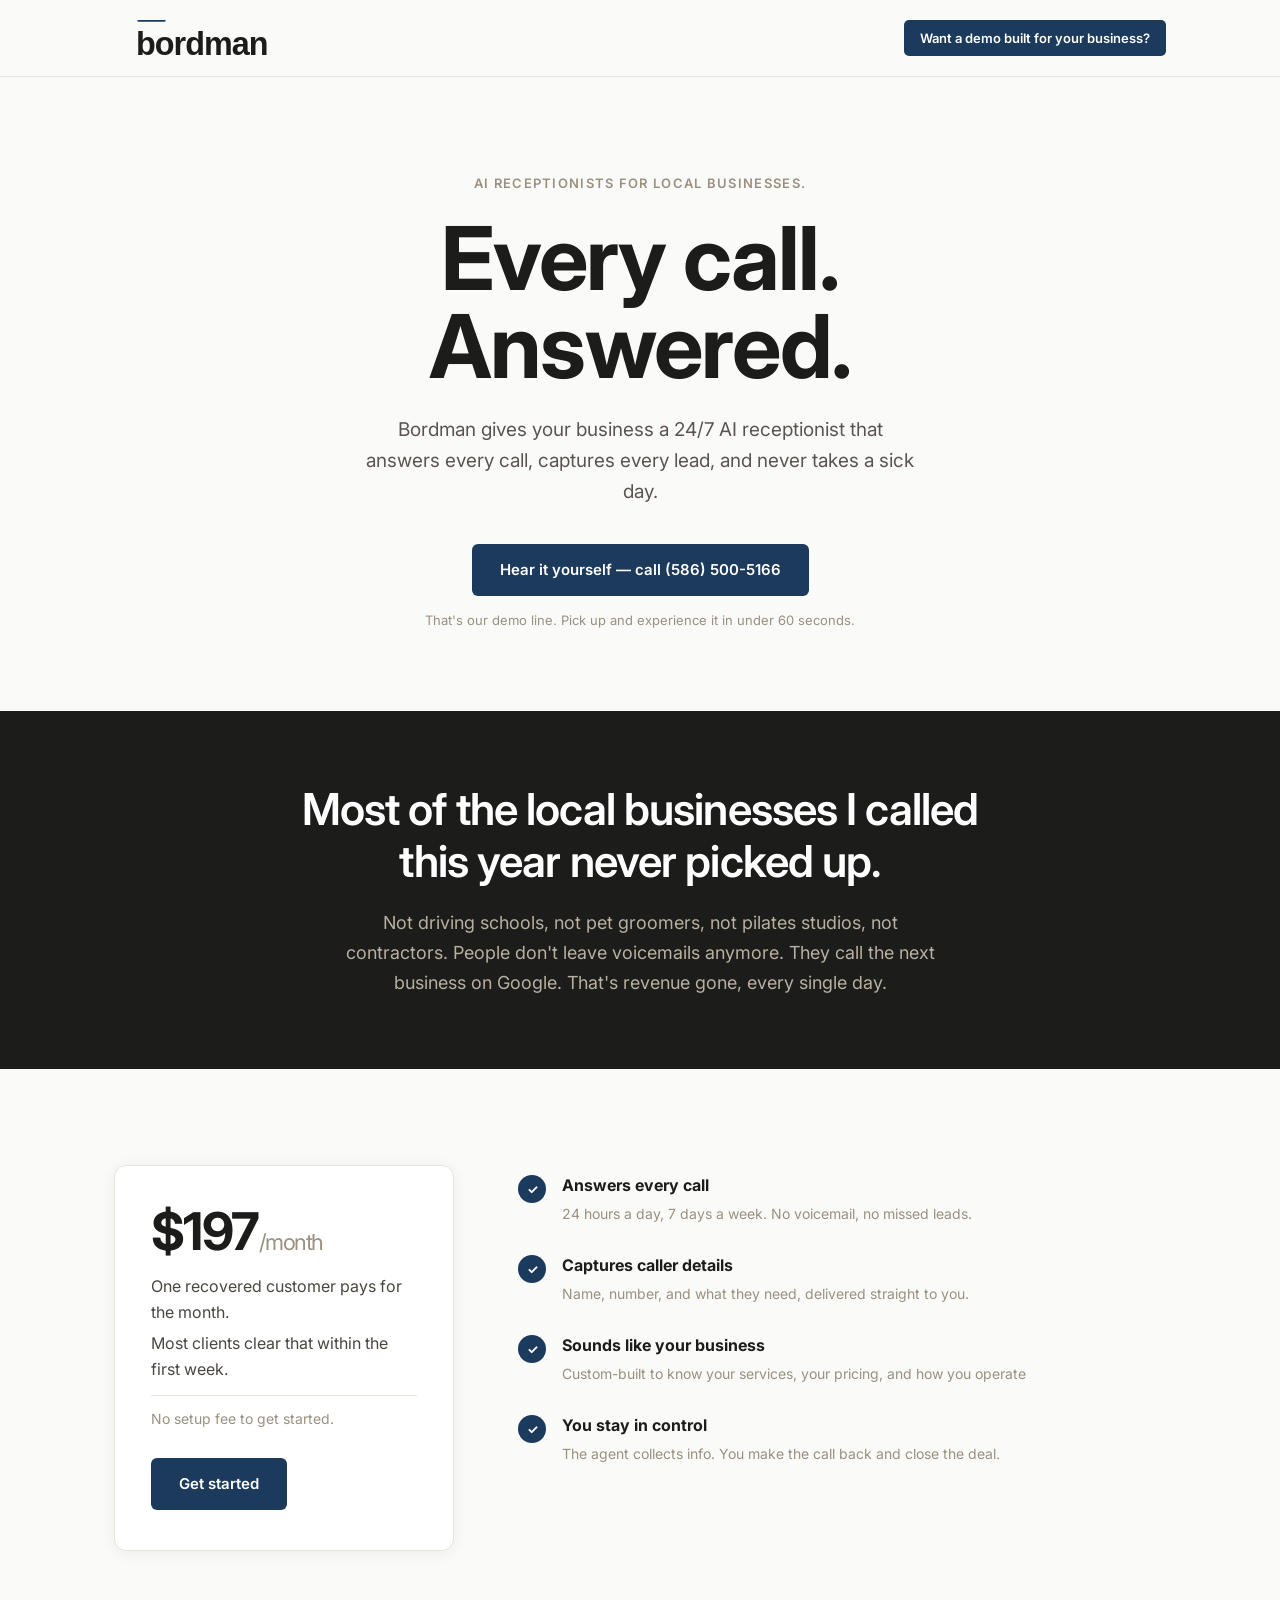
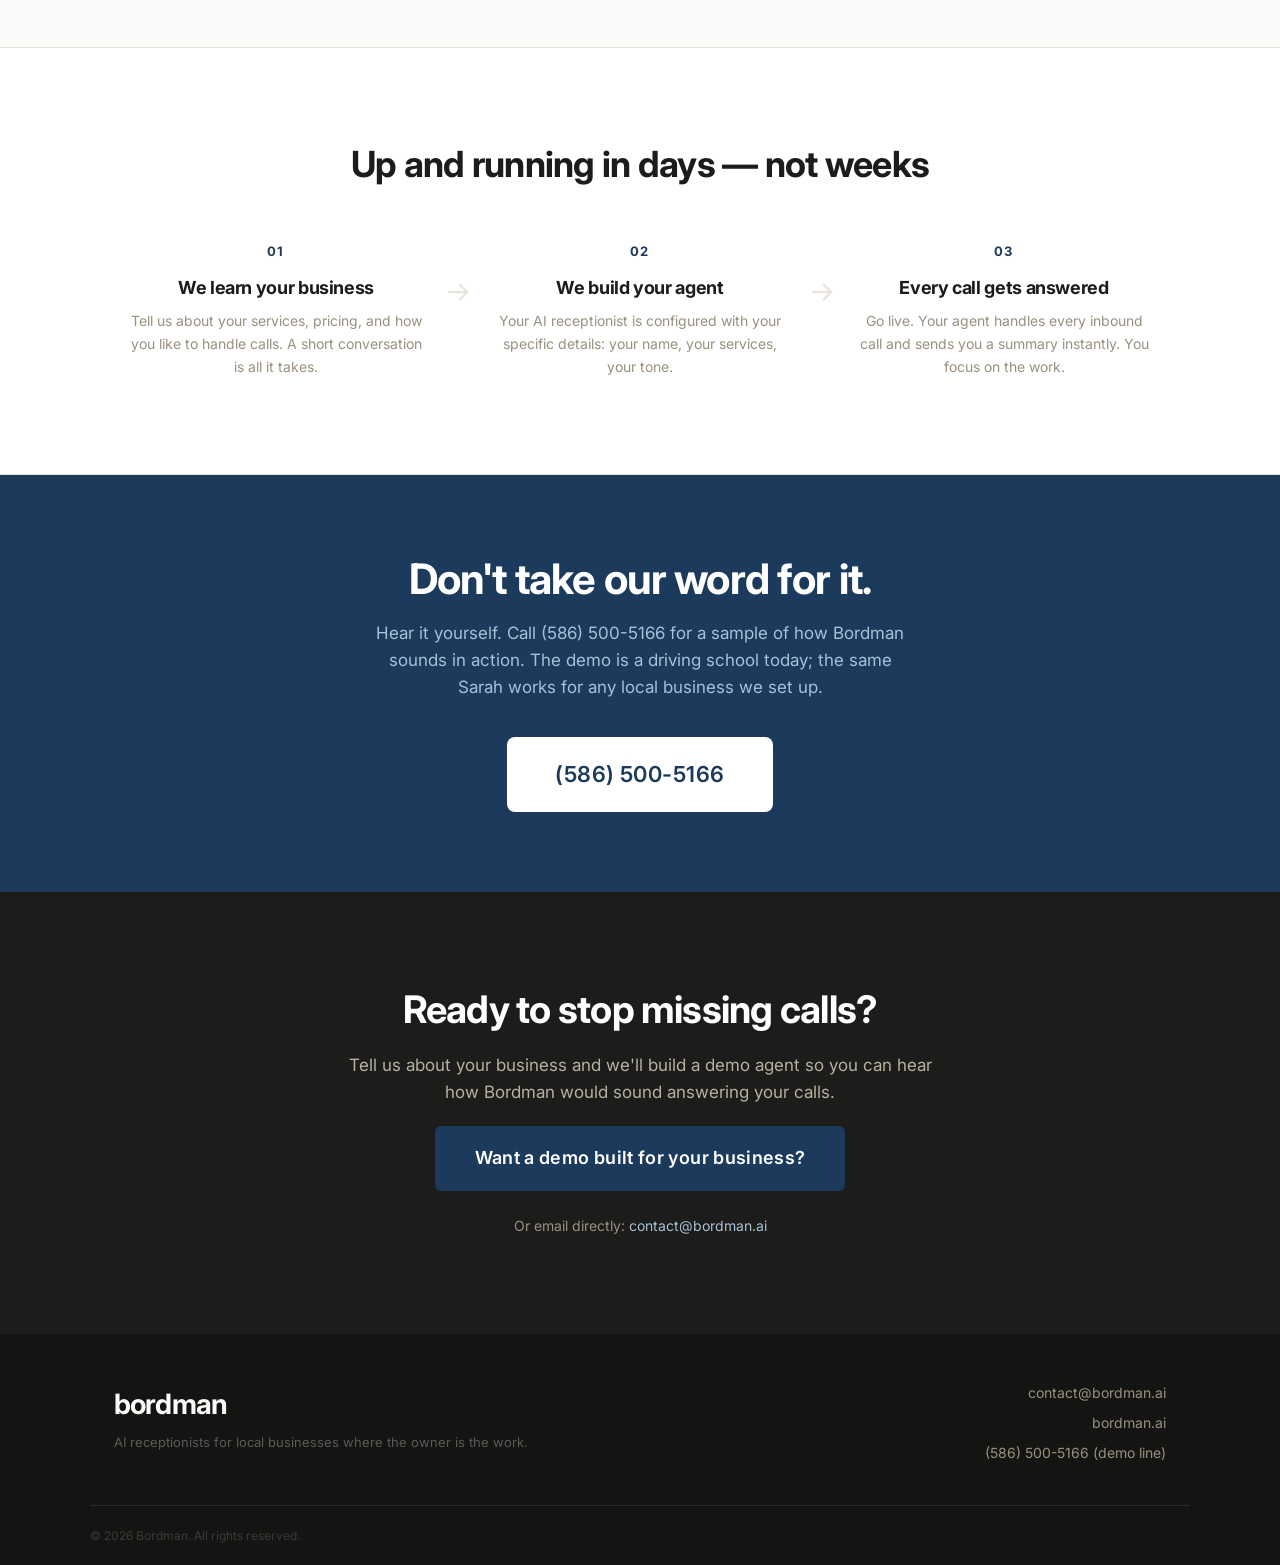
==== index.html @ ae0199be "Industry-agnostic rewrite, simplified pricing, updated contact CTAs Co-Authored-By: Claude Sonnet 4." ====
<!DOCTYPE html>
<html lang="en">
<head>
  <meta charset="UTF-8" />
  <meta name="viewport" content="width=device-width, initial-scale=1.0" />
  <title>Bordman — AI receptionists for local businesses</title>
  <meta name="description" content="Custom AI voice receptionists for local businesses in Metro Detroit. Built for owners who are doing the work and can't answer the phone." />
  <link rel="preconnect" href="https://fonts.googleapis.com" />
  <link rel="preconnect" href="https://fonts.gstatic.com" crossorigin />
  <link href="https://fonts.googleapis.com/css2?family=Inter:wght@300;400;500;600;700&display=swap" rel="stylesheet" />
  <link rel="stylesheet" href="styles.css" />
</head>
<body>

  <!-- NAV -->
  <nav class="nav">
    <div class="container nav-inner">
      <a href="/" class="logo-link"><img src="logo-light.svg" alt="Bordman" class="logo-img" /></a>
      <a href="mailto:contact@bordman.ai?subject=Bordman%20demo%20request&body=Hi%20Alex%2C%0A%0AI%27d%20like%20to%20see%20a%20Bordman%20demo%20built%20for%20my%20business.%0A%0ABusiness%20name%3A%20%0AIndustry%20%2F%20type%20of%20business%3A%20%0APhone%20number%3A%20%0ABest%20way%20to%20reach%20me%3A%20%0A%0AThanks%21" class="btn btn-primary">Want a demo built for your business?</a>
    </div>
  </nav>

  <!-- HERO -->
  <section class="hero">
    <div class="container hero-inner">
      <p class="eyebrow">AI receptionists for local businesses.</p>
      <h1 class="hero-headline">Every call.<br />Answered.</h1>
      <p class="hero-sub">Bordman gives your business a 24/7 AI receptionist that answers every call, captures every lead, and never takes a sick day.</p>
      <a href="tel:5865005166" class="btn btn-primary">Hear it yourself — call (586) 500-5166</a>
      <p class="hero-note">That's our demo line. Pick up and experience it in under 60 seconds.</p>
    </div>
  </section>

  <!-- PROBLEM -->
  <section class="problem">
    <div class="container">
      <div class="problem-anecdote">
        <p class="anecdote-lead">Most of the local businesses I called this year never picked up.</p>
        <p class="anecdote-body">Not driving schools, not pet groomers, not pilates studios, not contractors. People don't leave voicemails anymore. They call the next business on Google. That's revenue gone, every single day.</p>
      </div>
    </div>
  </section>

  <!-- ROI -->
  <section class="roi">
    <div class="container roi-inner">
      <div class="roi-card">
        <div class="roi-price">$197<span>/month</span></div>
        <p class="roi-line">One recovered customer pays for the month.</p>
        <p class="roi-line">Most clients clear that within the first week.</p>
        <p class="roi-sub">No setup fee to get started.</p>
        <a href="#contact" class="btn btn-navy">Get started</a>
      </div>
      <div class="roi-features">
        <div class="feature">
          <div class="feature-icon">✓</div>
          <div>
            <strong>Answers every call</strong>
            <p>24 hours a day, 7 days a week. No voicemail, no missed leads.</p>
          </div>
        </div>
        <div class="feature">
          <div class="feature-icon">✓</div>
          <div>
            <strong>Captures caller details</strong>
            <p>Name, number, and what they need, delivered straight to you.</p>
          </div>
        </div>
        <div class="feature">
          <div class="feature-icon">✓</div>
          <div>
            <strong>Sounds like your business</strong>
            <p>Custom-built to know your services, your pricing, and how you operate</p>
          </div>
        </div>
        <div class="feature">
          <div class="feature-icon">✓</div>
          <div>
            <strong>You stay in control</strong>
            <p>The agent collects info. You make the call back and close the deal.</p>
          </div>
        </div>
      </div>
    </div>
  </section>

  <!-- HOW IT WORKS -->
  <section class="how">
    <div class="container">
      <h2 class="section-title">Up and running in days — not weeks</h2>
      <div class="steps">
        <div class="step">
          <div class="step-num">01</div>
          <h3>We learn your business</h3>
          <p>Tell us about your services, pricing, and how you like to handle calls. A short conversation is all it takes.</p>
        </div>
        <div class="step-divider"></div>
        <div class="step">
          <div class="step-num">02</div>
          <h3>We build your agent</h3>
          <p>Your AI receptionist is configured with your specific details: your name, your services, your tone.</p>
        </div>
        <div class="step-divider"></div>
        <div class="step">
          <div class="step-num">03</div>
          <h3>Every call gets answered</h3>
          <p>Go live. Your agent handles every inbound call and sends you a summary instantly. You focus on the work.</p>
        </div>
      </div>
    </div>
  </section>

  <!-- DEMO CTA -->
  <section class="demo-cta">
    <div class="container demo-cta-inner">
      <h2>Don't take our word for it.</h2>
      <p>Hear it yourself. Call (586) 500-5166 for a sample of how Bordman sounds in action. The demo is a driving school today; the same Sarah works for any local business we set up.</p>
      <a href="tel:5865005166" class="btn btn-primary btn-large">(586) 500-5166</a>
    </div>
  </section>

  <!-- CONTACT -->
  <section class="contact" id="contact">
    <div class="container contact-inner-simple">
      <h2>Ready to stop missing calls?</h2>
      <p class="contact-lede">Tell us about your business and we'll build a demo agent so you can hear how Bordman would sound answering your calls.</p>
      <a href="mailto:contact@bordman.ai?subject=Bordman%20demo%20request&body=Hi%20Alex%2C%0A%0AI%27d%20like%20to%20see%20a%20Bordman%20demo%20built%20for%20my%20business.%0A%0ABusiness%20name%3A%20%0AIndustry%20%2F%20type%20of%20business%3A%20%0APhone%20number%3A%20%0ABest%20way%20to%20reach%20me%3A%20%0A%0AThanks%21" class="btn btn-primary btn-large">Want a demo built for your business?</a>
      <p class="contact-email">Or email directly: <a href="mailto:contact@bordman.ai">contact@bordman.ai</a></p>
    </div>
  </section>

  <!-- FOOTER -->
  <footer class="footer">
    <div class="container footer-inner">
      <div class="footer-brand">
        <span class="footer-wordmark">bordman</span>
        <p>AI receptionists for local businesses where the owner is the work.</p>
      </div>
      <div class="footer-links">
        <a href="mailto:contact@bordman.ai">contact@bordman.ai</a>
        <a href="https://bordman.ai">bordman.ai</a>
        <a href="tel:5865005166">(586) 500-5166 (demo line)</a>
      </div>
    </div>
    <div class="container footer-bottom">
      <p>© 2026 Bordman. All rights reserved.</p>
    </div>
  </footer>

</body>
</html>
---- styles.css ----
/* ── Reset & Base ── */
*, *::before, *::after { box-sizing: border-box; margin: 0; padding: 0; }

:root {
  --bg:       #FAFAF8;
  --navy:     #1B3A5C;
  --dark:     #1C1C1A;
  --muted:    #9A9080;
  --border:   #E8E4DC;
  --white:    #ffffff;
  --font:     'Inter', system-ui, sans-serif;
}

html { scroll-behavior: smooth; }

body {
  font-family: var(--font);
  background: var(--bg);
  color: var(--dark);
  font-size: 16px;
  line-height: 1.6;
  -webkit-font-smoothing: antialiased;
}

/* ── Layout ── */
.container {
  max-width: 1100px;
  margin: 0 auto;
  padding: 0 24px;
}

/* ── Typography ── */
h1, h2, h3 { line-height: 1.15; font-weight: 700; letter-spacing: -0.02em; }
p { color: #4A4640; }

/* ── Buttons ── */
.btn {
  display: inline-block;
  padding: 14px 28px;
  border-radius: 6px;
  font-weight: 600;
  font-size: 15px;
  text-decoration: none;
  transition: opacity 0.15s, transform 0.15s;
  cursor: pointer;
  border: none;
}
.btn:hover { opacity: 0.88; transform: translateY(-1px); }
.btn:active { transform: translateY(0); }

.btn-primary {
  background: var(--navy);
  color: var(--white);
}
.btn-navy {
  background: var(--navy);
  color: var(--white);
}
.btn-large {
  padding: 18px 40px;
  font-size: 18px;
  letter-spacing: 0.02em;
}
.btn-full { width: 100%; text-align: center; }

/* ── Nav ── */
.nav {
  position: sticky;
  top: 0;
  z-index: 100;
  background: var(--bg);
  border-bottom: 1px solid var(--border);
  padding: 16px 0;
}
.nav-inner {
  display: flex;
  align-items: center;
  justify-content: space-between;
}
.logo {
  font-size: 20px;
  font-weight: 700;
  color: var(--dark);
  text-decoration: none;
  letter-spacing: -0.03em;
}
.logo-link {
  text-decoration: none;
  display: flex;
  align-items: center;
}
.logo-img {
  height: 44px;
  width: auto;
  display: block;
}
.footer-logo {
  height: 36px;
}
.nav-cta {
  font-size: 14px;
  font-weight: 600;
  color: var(--navy);
  text-decoration: none;
  border: 1.5px solid var(--navy);
  padding: 8px 16px;
  border-radius: 5px;
  transition: background 0.15s, color 0.15s;
}
.nav-cta:hover { background: var(--navy); color: var(--white); }

/* Nav-scoped primary button (mailto demo CTA in top-right) */
.nav-inner .btn-primary {
  font-size: 13px;
  padding: 8px 16px;
  border-radius: 5px;
}

/* ── Hero ── */
.hero {
  padding: 96px 0 80px;
  text-align: center;
}
.hero-inner { max-width: 740px; margin: 0 auto; }
.eyebrow {
  font-size: 13px;
  font-weight: 600;
  letter-spacing: 0.1em;
  text-transform: uppercase;
  color: var(--muted);
  margin-bottom: 20px;
}
.hero-headline {
  font-size: clamp(52px, 8vw, 88px);
  color: var(--dark);
  margin-bottom: 24px;
  line-height: 1.0;
}
.hero-sub {
  font-size: 19px;
  color: #5A5450;
  max-width: 560px;
  margin: 0 auto 36px;
  line-height: 1.65;
}
.hero-note {
  margin-top: 14px;
  font-size: 13px;
  color: var(--muted);
}

/* ── Problem ── */
.problem {
  background: var(--dark);
  color: var(--white);
  padding: 72px 0;
  text-align: center;
}
.problem-anecdote {
  max-width: 720px;
  margin: 0 auto;
  display: flex;
  flex-direction: column;
  gap: 20px;
  text-align: center;
}
.anecdote-lead {
  font-size: clamp(28px, 4.2vw, 44px);
  font-weight: 600;
  color: var(--white);
  letter-spacing: -0.02em;
  line-height: 1.2;
}
.anecdote-body {
  font-size: 18px;
  color: #B8B0A0;
  line-height: 1.65;
  max-width: 620px;
  margin: 0 auto;
}

/* ── ROI ── */
.roi { padding: 96px 0; }
.roi-inner {
  display: grid;
  grid-template-columns: 340px 1fr;
  gap: 64px;
  align-items: start;
}
.roi-card {
  background: var(--white);
  border: 1px solid var(--border);
  border-radius: 12px;
  padding: 40px 36px;
  box-shadow: 0 2px 16px rgba(0,0,0,0.06);
}
.roi-price {
  font-size: 52px;
  font-weight: 700;
  color: var(--dark);
  letter-spacing: -0.03em;
  line-height: 1;
  margin-bottom: 16px;
}
.roi-price span {
  font-size: 22px;
  font-weight: 400;
  color: var(--muted);
}
.roi-line {
  font-size: 16px;
  color: #4A4640;
  margin-bottom: 6px;
}
.roi-sub {
  font-size: 14px;
  color: var(--muted);
  margin-top: 12px;
  margin-bottom: 28px;
  padding-top: 12px;
  border-top: 1px solid var(--border);
}
.roi-features { display: flex; flex-direction: column; gap: 28px; padding-top: 8px; }
.feature { display: flex; gap: 16px; align-items: flex-start; }
.feature-icon {
  width: 28px;
  height: 28px;
  background: var(--navy);
  color: white;
  border-radius: 50%;
  display: flex;
  align-items: center;
  justify-content: center;
  font-size: 13px;
  font-weight: 700;
  flex-shrink: 0;
  margin-top: 2px;
}
.feature strong { display: block; color: var(--dark); font-size: 16px; margin-bottom: 4px; }
.feature p { font-size: 14px; color: var(--muted); margin: 0; }

/* ── How It Works ── */
.how {
  background: var(--white);
  padding: 96px 0;
  border-top: 1px solid var(--border);
  border-bottom: 1px solid var(--border);
}
.section-title {
  font-size: clamp(24px, 3.5vw, 36px);
  color: var(--dark);
  margin-bottom: 56px;
  text-align: center;
}
.steps {
  display: grid;
  grid-template-columns: 1fr 40px 1fr 40px 1fr;
  gap: 0;
  align-items: start;
}
.step { text-align: center; padding: 0 16px; }
.step-num {
  font-size: 13px;
  font-weight: 700;
  letter-spacing: 0.08em;
  color: var(--navy);
  margin-bottom: 16px;
}
.step h3 { font-size: 18px; color: var(--dark); margin-bottom: 10px; }
.step p { font-size: 14px; color: var(--muted); line-height: 1.65; }
.step-divider {
  display: flex;
  align-items: center;
  justify-content: center;
  padding-top: 28px;
  color: var(--border);
  font-size: 24px;
}
.step-divider::after { content: '→'; color: var(--border); font-size: 28px; }

/* ── Demo CTA ── */
.demo-cta {
  background: var(--navy);
  padding: 80px 0;
  text-align: center;
}
.demo-cta-inner { max-width: 600px; margin: 0 auto; }
.demo-cta h2 {
  font-size: clamp(28px, 4vw, 42px);
  color: var(--white);
  margin-bottom: 16px;
}
.demo-cta p { font-size: 17px; color: #A8C0D8; margin-bottom: 36px; }
.demo-cta .btn-primary {
  background: var(--white);
  color: var(--navy);
  font-size: 22px;
  padding: 20px 48px;
  border-radius: 8px;
  letter-spacing: 0.02em;
}
.demo-cta .btn-primary:hover { opacity: 0.95; }

/* ── Industries ── */
.industries { padding: 96px 0; }
.industry-grid {
  display: grid;
  grid-template-columns: repeat(3, 1fr);
  gap: 24px;
}
.industry-card {
  background: var(--white);
  border: 1px solid var(--border);
  border-radius: 10px;
  padding: 32px 28px;
}
.industry-icon { font-size: 32px; margin-bottom: 16px; }
.industry-card h3 { font-size: 18px; color: var(--dark); margin-bottom: 10px; }
.industry-card p { font-size: 14px; color: var(--muted); line-height: 1.65; }

/* ── Contact ── */
.contact {
  background: var(--dark);
  padding: 96px 0;
}
.contact-inner {
  display: grid;
  grid-template-columns: 1fr 1.4fr;
  gap: 72px;
  align-items: start;
}
.contact-text h2 {
  font-size: clamp(26px, 3.5vw, 38px);
  color: var(--white);
  margin-bottom: 16px;
}
.contact-text > p { font-size: 16px; color: #9A9080; margin-bottom: 32px; }
.contact-direct p { font-size: 13px; color: #9A9080; margin-bottom: 8px; text-transform: uppercase; letter-spacing: 0.08em; }
.contact-direct a {
  display: block;
  font-size: 16px;
  color: #A8C0D8;
  text-decoration: none;
  margin-bottom: 6px;
  transition: color 0.15s;
}
.contact-direct a:hover { color: var(--white); }

/* Form */
.contact-form { display: flex; flex-direction: column; gap: 16px; }
.form-row { display: grid; grid-template-columns: 1fr 1fr; gap: 16px; }
.form-group { display: flex; flex-direction: column; gap: 6px; }
label { font-size: 13px; font-weight: 500; color: #9A9080; }
input, textarea {
  background: #2A2A28;
  border: 1px solid #3A3A38;
  border-radius: 6px;
  padding: 12px 14px;
  color: var(--white);
  font-family: var(--font);
  font-size: 15px;
  outline: none;
  transition: border-color 0.15s;
  width: 100%;
}
input::placeholder, textarea::placeholder { color: #5A5A58; }
input:focus, textarea:focus { border-color: var(--navy); }
textarea { resize: vertical; }
.contact-form .btn-navy { margin-top: 4px; padding: 15px; font-size: 15px; }

/* Simple contact (form removed; single CTA) */
.contact-inner-simple {
  max-width: 640px;
  margin: 0 auto;
  text-align: center;
  display: flex;
  flex-direction: column;
  align-items: center;
  gap: 20px;
}
.contact-inner-simple h2 {
  font-size: clamp(26px, 3.5vw, 38px);
  color: var(--white);
  margin: 0;
}
.contact-lede {
  font-size: 17px;
  color: #B8B0A0;
  line-height: 1.6;
  margin: 0;
}
.contact-email {
  font-size: 14px;
  color: #9A9080;
  margin-top: 4px;
}
.contact-email a {
  color: #A8C0D8;
  text-decoration: none;
}
.contact-email a:hover { color: var(--white); }

/* ── Footer ── */
.footer {
  background: #141412;
  padding: 48px 0 0;
}
.footer-inner {
  display: flex;
  justify-content: space-between;
  align-items: flex-start;
  padding-bottom: 40px;
  border-bottom: 1px solid #2A2A28;
  gap: 40px;
}
.footer-brand .logo { color: var(--white); }
.footer-wordmark { display: block; font-size: 28px; font-weight: 700; letter-spacing: -0.03em; color: #FAFAF8; }
.footer-brand p { font-size: 13px; color: #5A5A58; margin-top: 6px; }
.footer-links {
  display: flex;
  flex-direction: column;
  gap: 8px;
  align-items: flex-end;
}
.footer-links a {
  font-size: 14px;
  color: #9A9080;
  text-decoration: none;
  transition: color 0.15s;
}
.footer-links a:hover { color: var(--white); }
.footer-bottom {
  padding: 20px 0;
}
.footer-bottom p { font-size: 12px; color: #3A3A38; }

/* ── Responsive ── */
@media (max-width: 900px) {
  .roi-inner { grid-template-columns: 1fr; gap: 40px; }
  .roi-card { max-width: 400px; }
  .steps {
    grid-template-columns: 1fr;
    gap: 36px;
  }
  .step-divider { display: none; }
  .industry-grid { grid-template-columns: 1fr; gap: 16px; }
  .contact-inner { grid-template-columns: 1fr; gap: 40px; }
  .footer-inner { flex-direction: column; }
  .footer-links { align-items: flex-start; }
}

@media (max-width: 600px) {
  .hero { padding: 64px 0 56px; }
  .form-row { grid-template-columns: 1fr; }
  .nav-cta { display: none; }
  .nav-inner .btn-primary { display: none; }
  .demo-cta .btn-primary { font-size: 18px; padding: 16px 32px; }
}
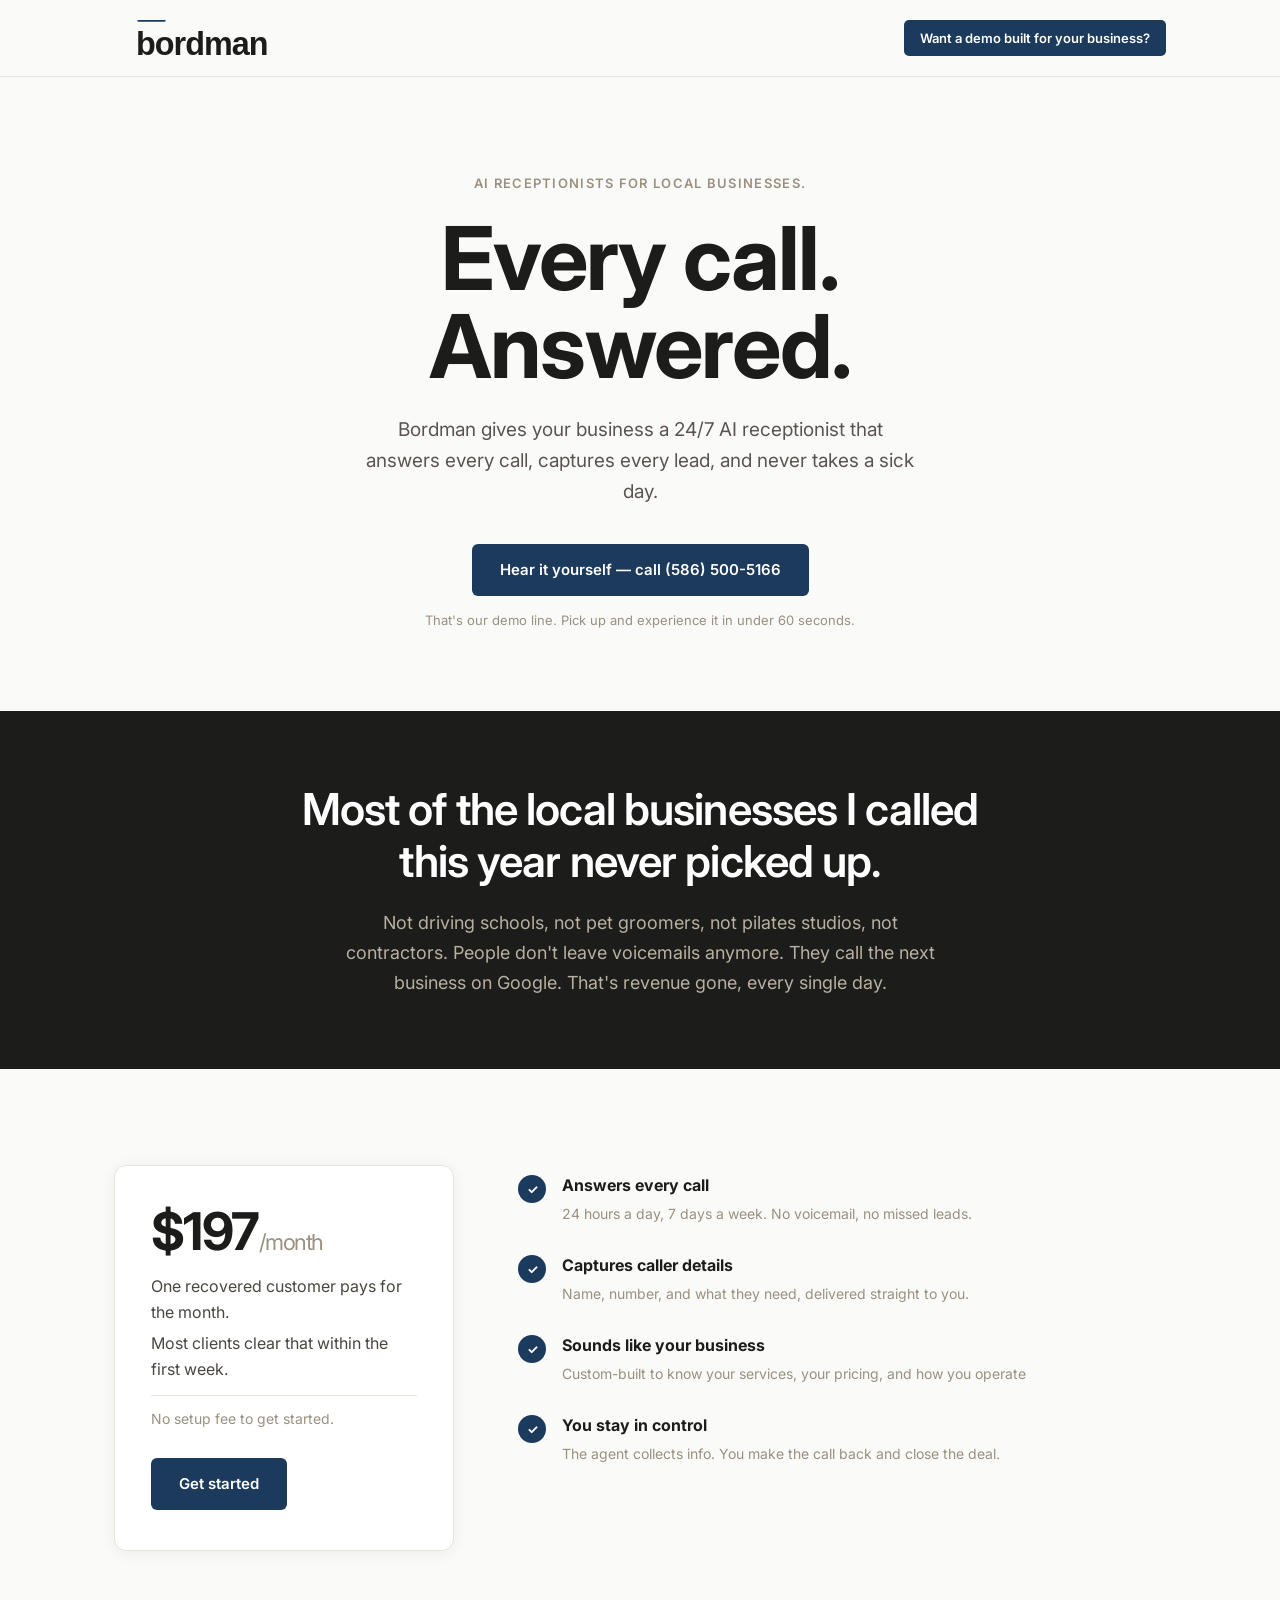
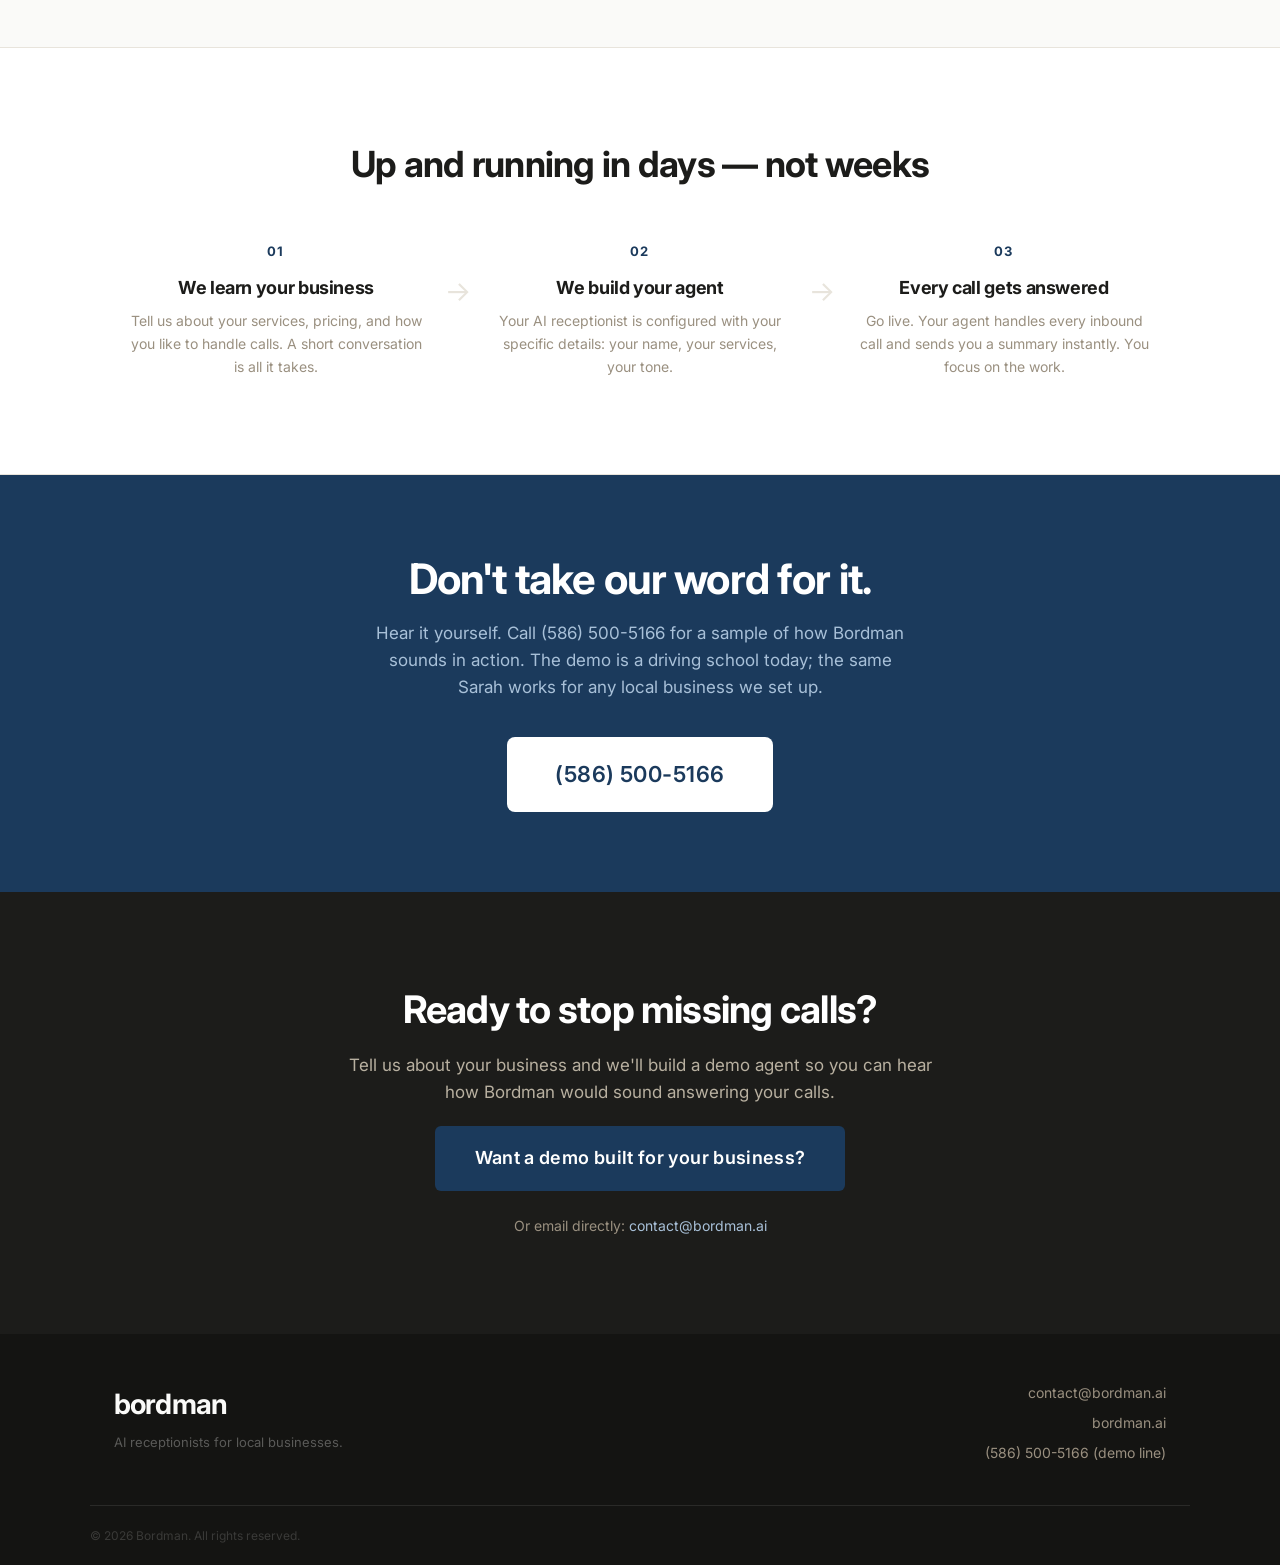
==== commit b50b29b1: "Match footer tagline to hero eyebrow Co-Authored-By: Claude Sonnet 4.6 <noreply@anthropic.com>" ====
--- a/index.html
+++ b/index.html
@@ -134,7 +134,7 @@
     <div class="container footer-inner">
       <div class="footer-brand">
         <span class="footer-wordmark">bordman</span>
-        <p>AI receptionists for local businesses where the owner is the work.</p>
+        <p>AI receptionists for local businesses.</p>
       </div>
       <div class="footer-links">
         <a href="mailto:contact@bordman.ai">contact@bordman.ai</a>
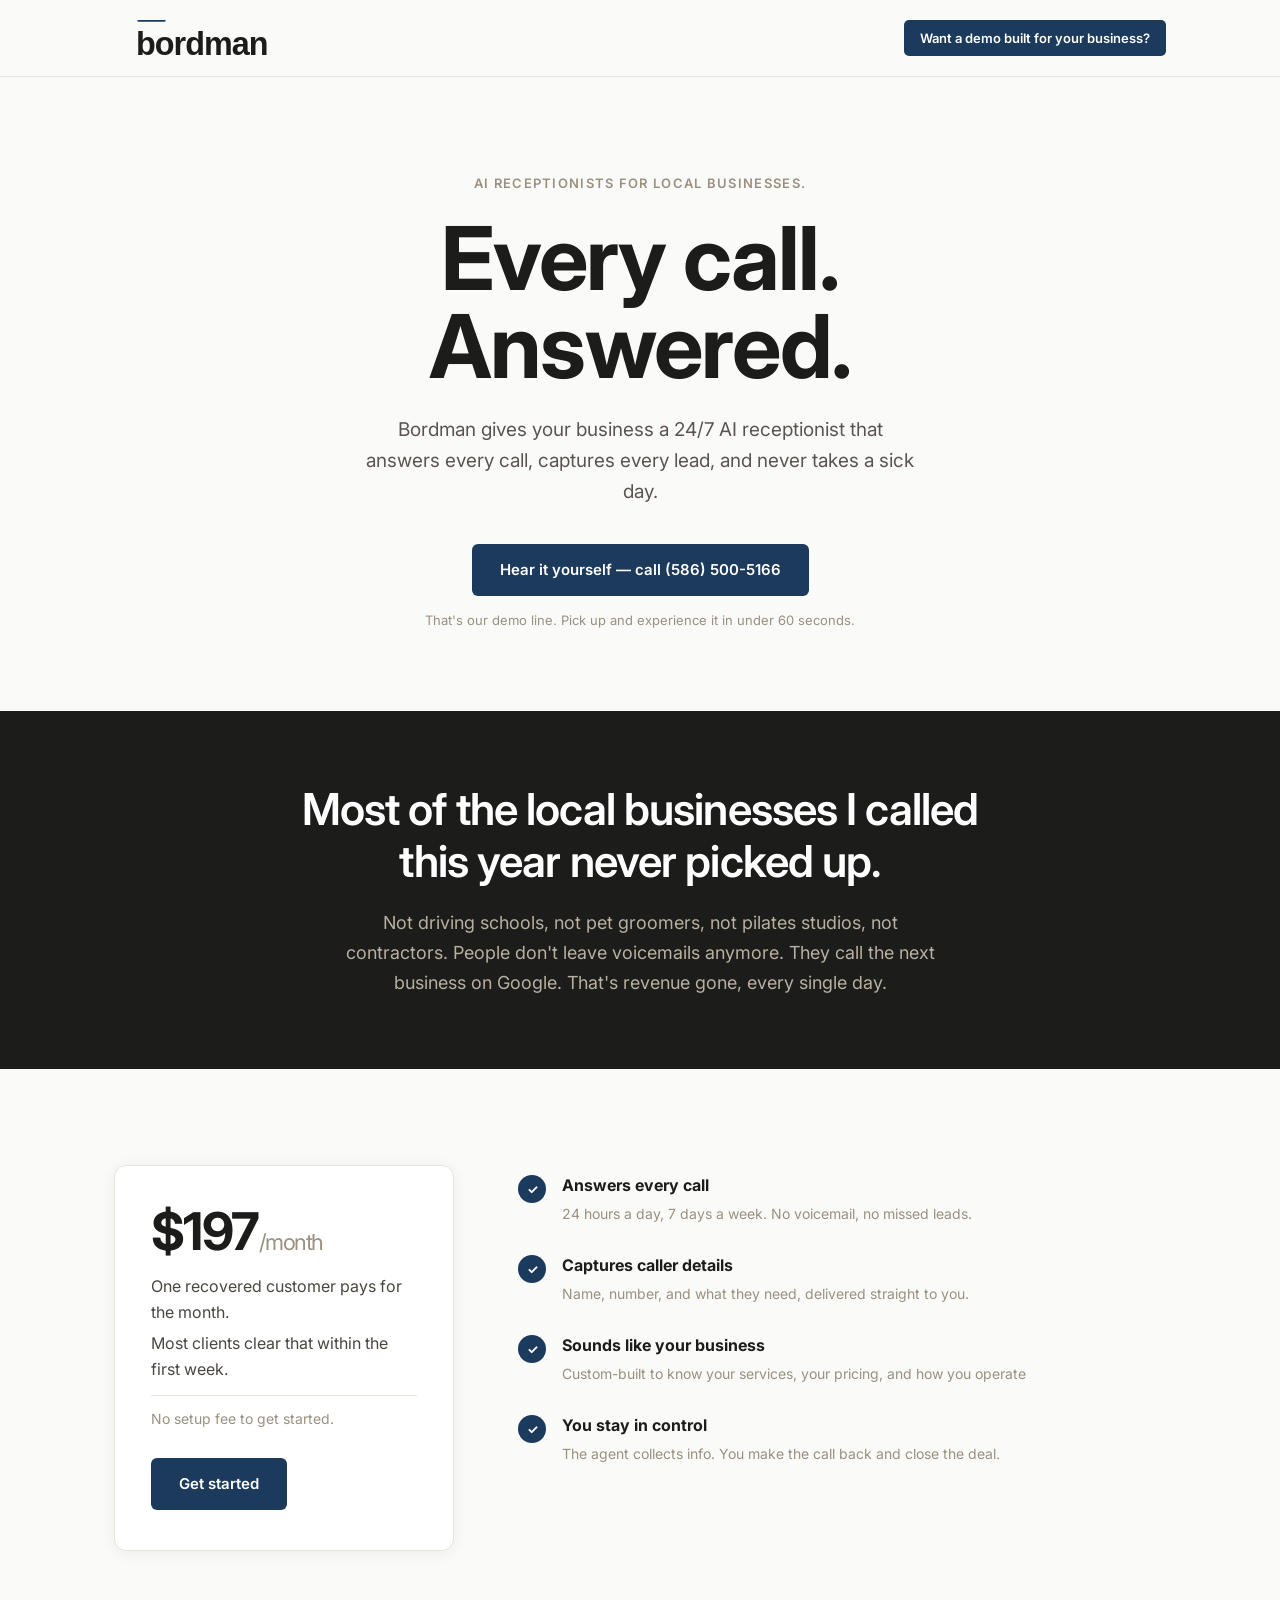
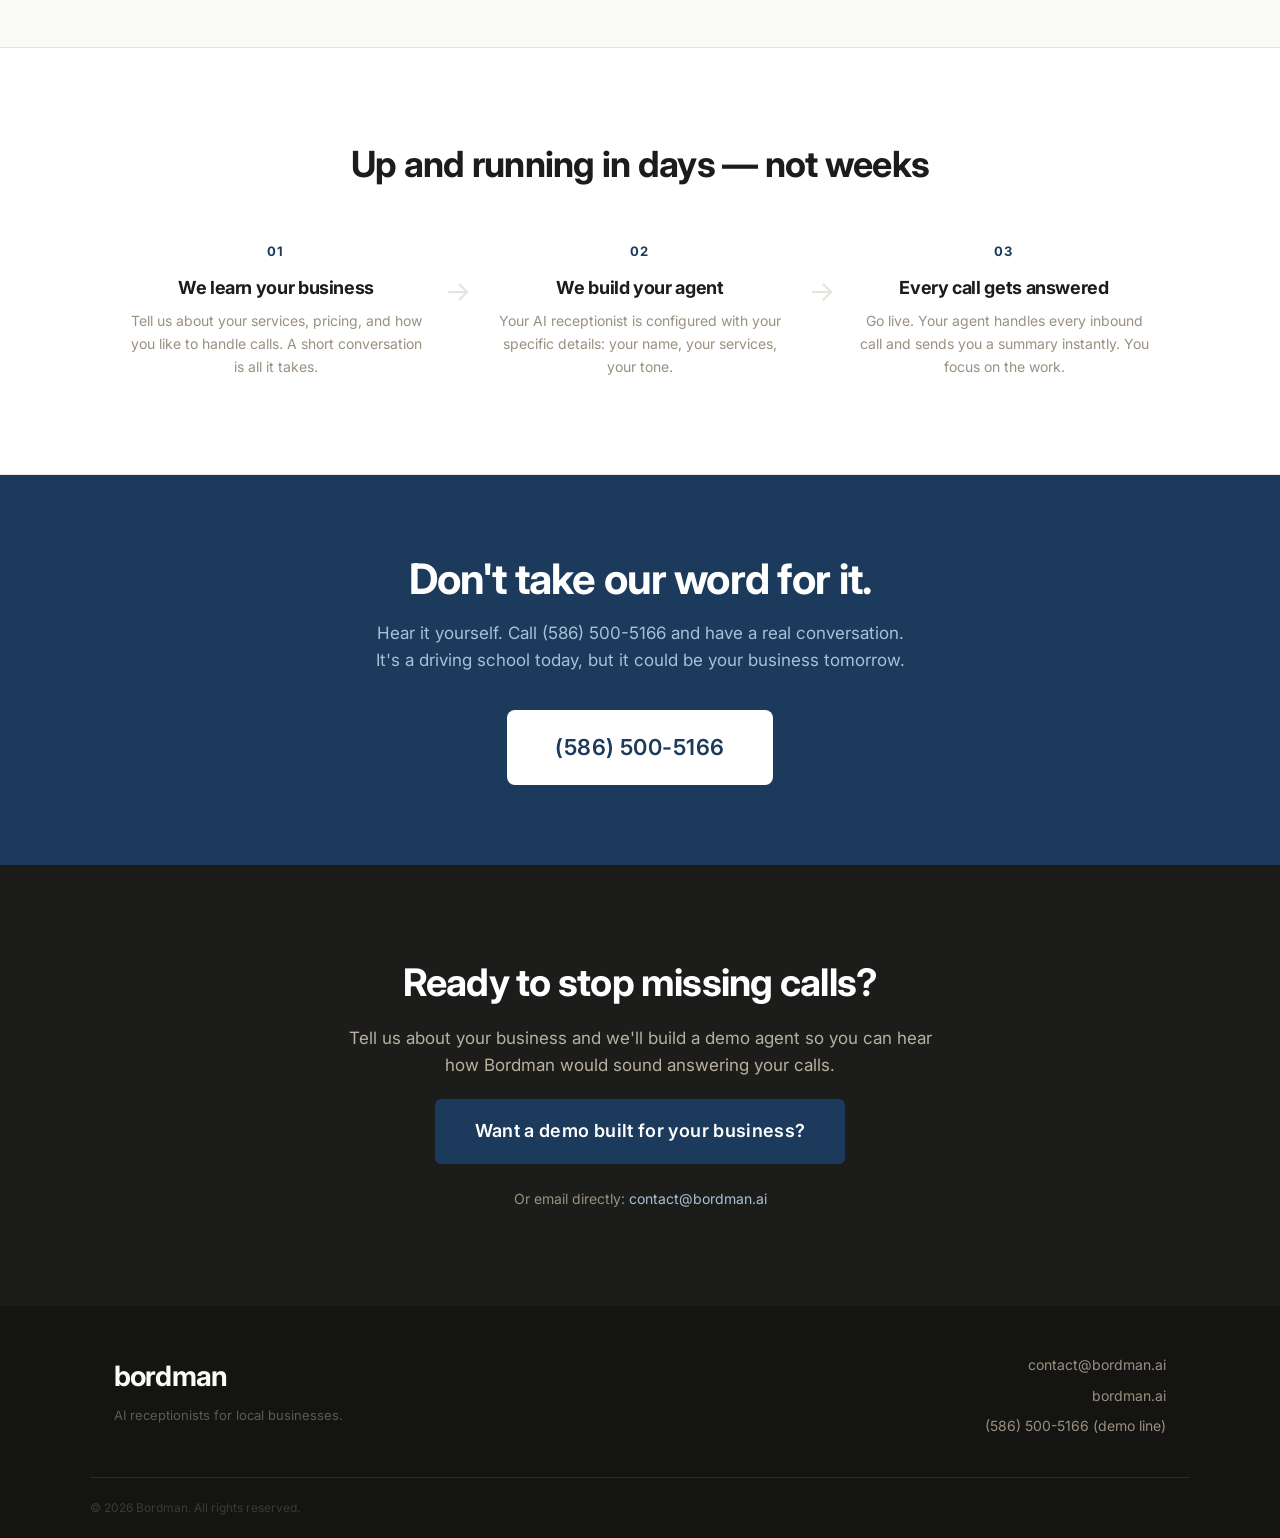
==== commit f586e6ac: "Add /contact page; repoint home-page demo CTAs to it New contact.html mirrors the visual system from" ====
--- a/index.html
+++ b/index.html
@@ -16,7 +16,7 @@
   <nav class="nav">
     <div class="container nav-inner">
       <a href="/" class="logo-link"><img src="logo-light.svg" alt="Bordman" class="logo-img" /></a>
-      <a href="mailto:contact@bordman.ai?subject=Bordman%20demo%20request&body=Hi%20Alex%2C%0A%0AI%27d%20like%20to%20see%20a%20Bordman%20demo%20built%20for%20my%20business.%0A%0ABusiness%20name%3A%20%0AIndustry%20%2F%20type%20of%20business%3A%20%0APhone%20number%3A%20%0ABest%20way%20to%20reach%20me%3A%20%0A%0AThanks%21" class="btn btn-primary">Want a demo built for your business?</a>
+      <a href="/contact" class="btn btn-primary">Want a demo built for your business?</a>
     </div>
   </nav>
 
@@ -114,7 +114,7 @@
   <section class="demo-cta">
     <div class="container demo-cta-inner">
       <h2>Don't take our word for it.</h2>
-      <p>Hear it yourself. Call (586) 500-5166 for a sample of how Bordman sounds in action. The demo is a driving school today; the same Sarah works for any local business we set up.</p>
+      <p>Hear it yourself. Call (586) 500-5166 and have a real conversation. It's a driving school today, but it could be your business tomorrow.</p>
       <a href="tel:5865005166" class="btn btn-primary btn-large">(586) 500-5166</a>
     </div>
   </section>
@@ -124,7 +124,7 @@
     <div class="container contact-inner-simple">
       <h2>Ready to stop missing calls?</h2>
       <p class="contact-lede">Tell us about your business and we'll build a demo agent so you can hear how Bordman would sound answering your calls.</p>
-      <a href="mailto:contact@bordman.ai?subject=Bordman%20demo%20request&body=Hi%20Alex%2C%0A%0AI%27d%20like%20to%20see%20a%20Bordman%20demo%20built%20for%20my%20business.%0A%0ABusiness%20name%3A%20%0AIndustry%20%2F%20type%20of%20business%3A%20%0APhone%20number%3A%20%0ABest%20way%20to%20reach%20me%3A%20%0A%0AThanks%21" class="btn btn-primary btn-large">Want a demo built for your business?</a>
+      <a href="/contact" class="btn btn-primary btn-large">Want a demo built for your business?</a>
       <p class="contact-email">Or email directly: <a href="mailto:contact@bordman.ai">contact@bordman.ai</a></p>
     </div>
   </section>
--- a/styles.css
+++ b/styles.css
@@ -399,6 +399,128 @@
   text-decoration: none;
 }
 .contact-email a:hover { color: var(--white); }
+
+/* ── Contact page (/contact) ── */
+.contact-page {
+  background: var(--bg);
+  padding: 96px 0 120px;
+  min-height: calc(100vh - 220px);
+}
+.contact-page-inner {
+  display: grid;
+  grid-template-columns: 1fr 1.05fr;
+  gap: 80px;
+  align-items: center;
+}
+.contact-page-copy h1 {
+  font-size: clamp(36px, 5vw, 52px);
+  color: var(--dark);
+  letter-spacing: -0.025em;
+  line-height: 1.1;
+  margin-bottom: 20px;
+}
+.contact-page-sub {
+  font-size: 18px;
+  line-height: 1.6;
+  color: #5A5450;
+  max-width: 440px;
+}
+
+.contact-page-card {
+  background: var(--white);
+  border: 1px solid var(--border);
+  border-radius: 12px;
+  padding: 36px 36px 32px;
+  box-shadow: 0 2px 8px rgba(28, 28, 26, 0.04);
+}
+.cp-group {
+  display: flex;
+  flex-direction: column;
+  gap: 6px;
+  margin-bottom: 18px;
+}
+.cp-group label {
+  font-size: 13px;
+  font-weight: 500;
+  color: #5A5450;
+}
+.cp-group label .req { color: #B53E3E; margin-left: 2px; }
+.cp-group label .opt { color: var(--muted); font-weight: 400; margin-left: 4px; }
+.cp-group input,
+.cp-group textarea {
+  border: 1px solid var(--border);
+  border-radius: 6px;
+  padding: 11px 13px;
+  font-family: var(--font);
+  font-size: 15px;
+  color: var(--dark);
+  background: var(--bg);
+  outline: none;
+  width: 100%;
+  transition: border-color 0.15s, background 0.15s;
+}
+.cp-group input:focus,
+.cp-group textarea:focus {
+  border-color: var(--navy);
+  background: var(--white);
+}
+.cp-group textarea {
+  resize: vertical;
+  min-height: 110px;
+  line-height: 1.5;
+}
+.cp-submit {
+  display: block;
+  width: 100%;
+  padding: 14px;
+  background: var(--navy);
+  color: var(--white);
+  border: none;
+  border-radius: 8px;
+  font-family: var(--font);
+  font-size: 15px;
+  font-weight: 600;
+  cursor: pointer;
+  margin-top: 4px;
+  transition: opacity 0.15s;
+}
+.cp-submit:hover { opacity: 0.9; }
+.cp-submit:disabled { opacity: 0.6; cursor: not-allowed; }
+.cp-error {
+  display: none;
+  text-align: center;
+  color: #B53E3E;
+  font-size: 14px;
+  margin-top: 14px;
+  line-height: 1.4;
+}
+
+.cp-confirmation {
+  display: none;
+  text-align: center;
+  padding: 32px 8px 12px;
+}
+.cp-confirmation h2 {
+  font-size: 26px;
+  color: var(--dark);
+  margin-bottom: 10px;
+}
+.cp-confirmation p {
+  font-size: 16px;
+  color: #5A5450;
+  line-height: 1.6;
+}
+
+@media (max-width: 820px) {
+  .contact-page { padding: 64px 0 80px; }
+  .contact-page-inner {
+    grid-template-columns: 1fr;
+    gap: 36px;
+  }
+  .contact-page-copy h1 { font-size: clamp(30px, 7vw, 40px); }
+  .contact-page-sub { font-size: 16px; max-width: none; }
+  .contact-page-card { padding: 28px 22px 24px; }
+}
 
 /* ── Footer ── */
 .footer {
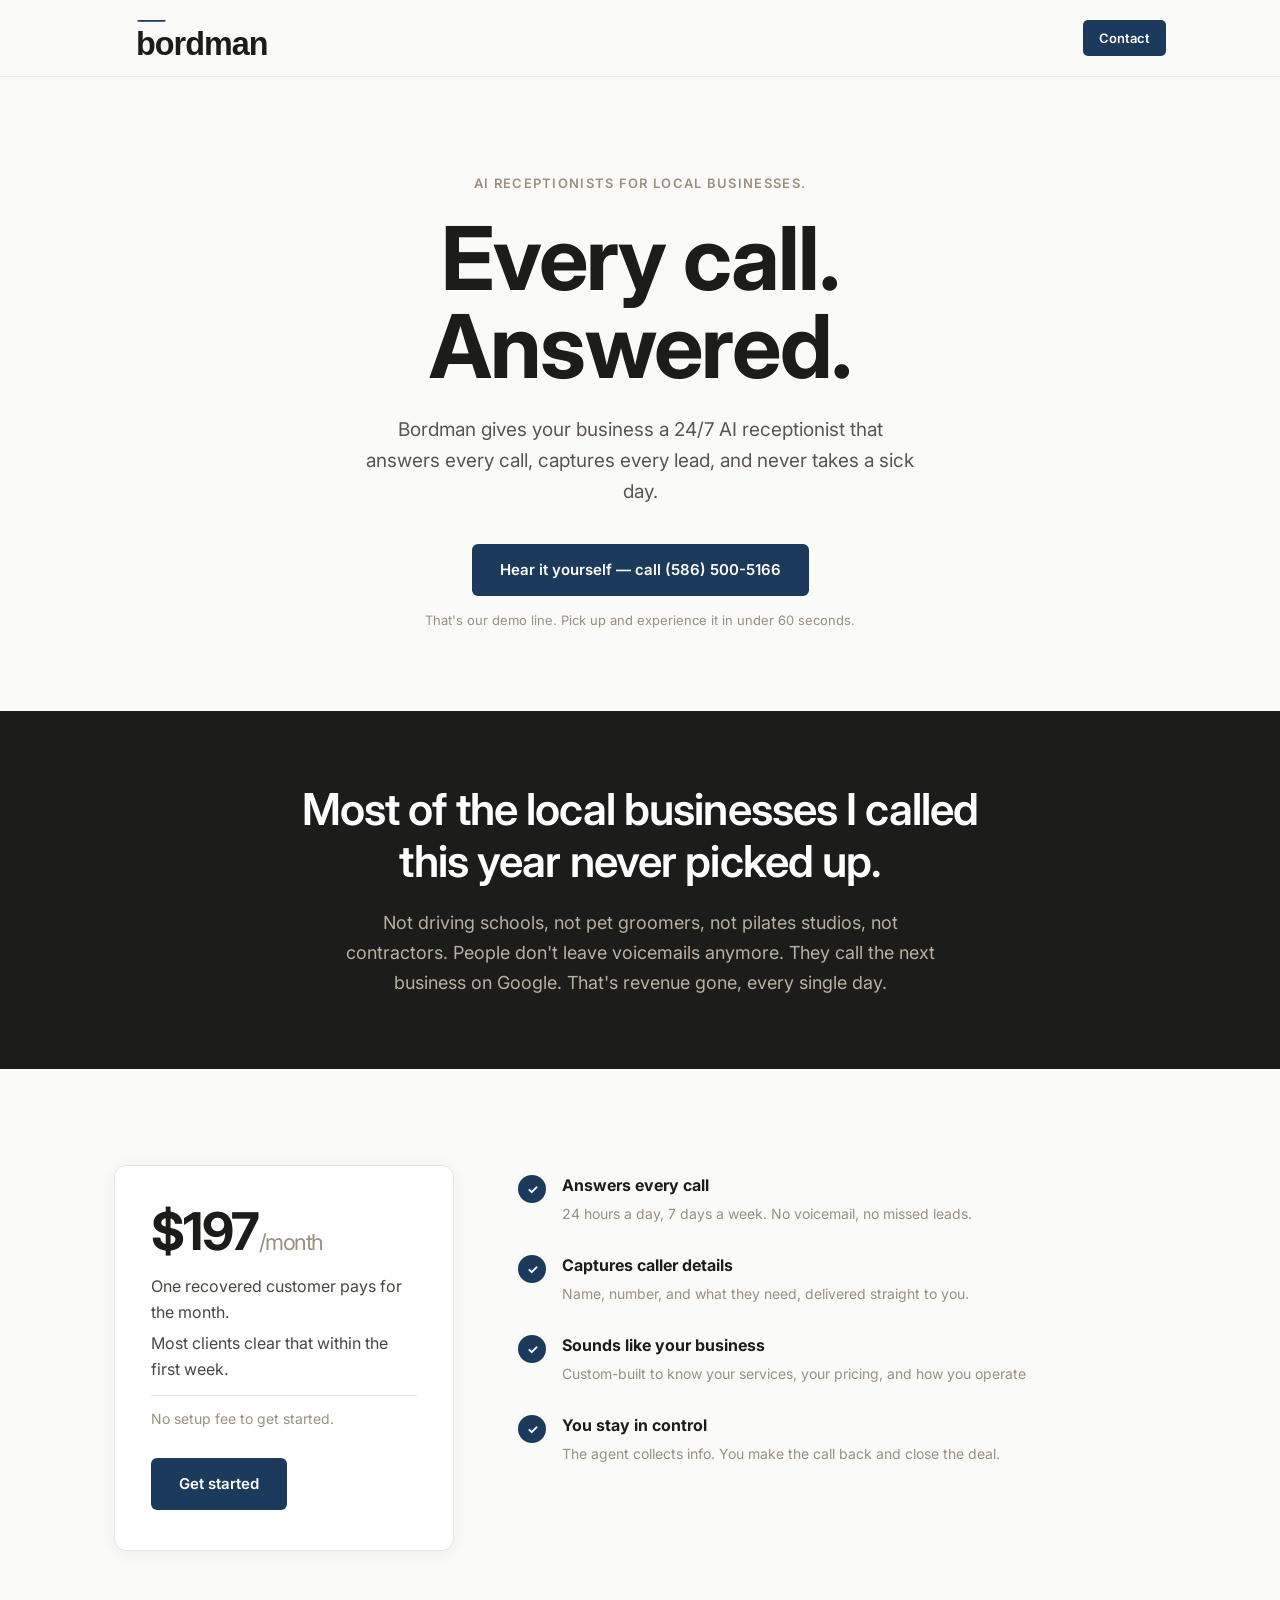
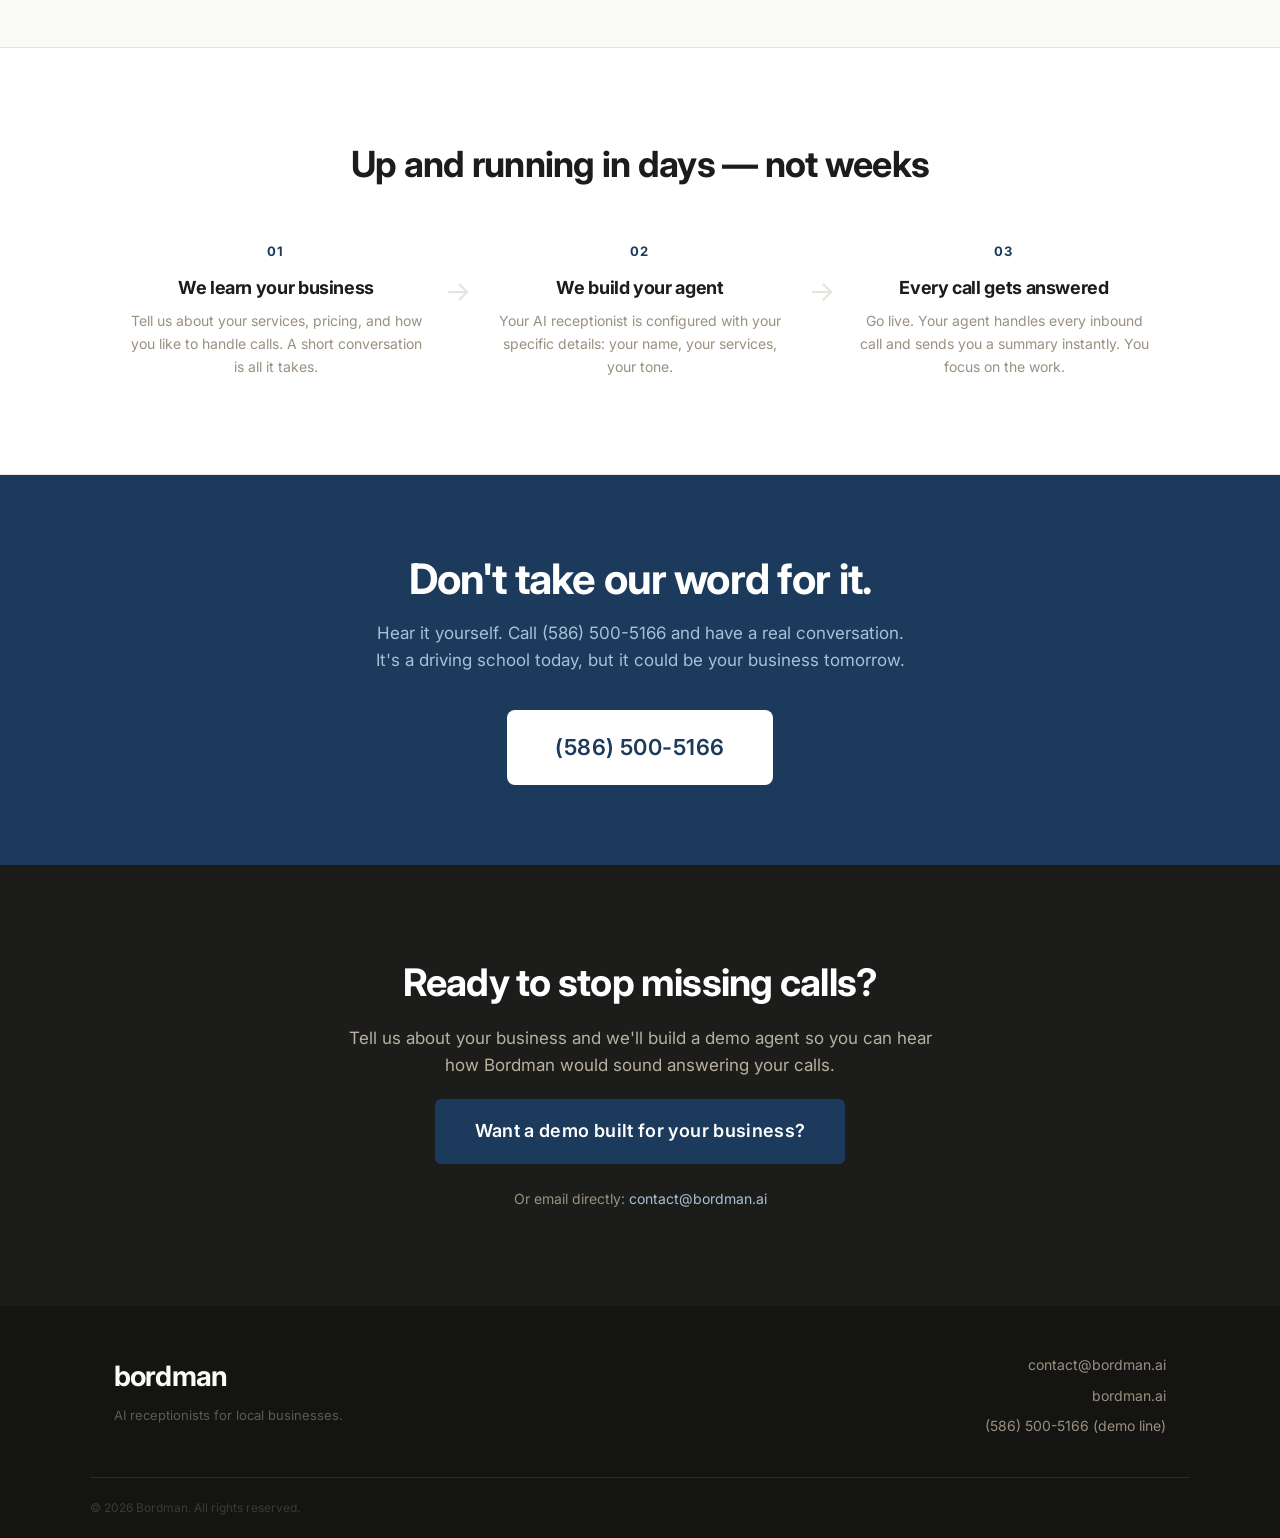
==== commit 4dd0d410: "Rename top-right nav button to 'Contact' across pages Co-Authored-By: Claude Sonnet 4.6 <noreply@ant" ====
--- a/index.html
+++ b/index.html
@@ -16,7 +16,7 @@
   <nav class="nav">
     <div class="container nav-inner">
       <a href="/" class="logo-link"><img src="logo-light.svg" alt="Bordman" class="logo-img" /></a>
-      <a href="/contact" class="btn btn-primary">Want a demo built for your business?</a>
+      <a href="/contact" class="btn btn-primary">Contact</a>
     </div>
   </nav>
 
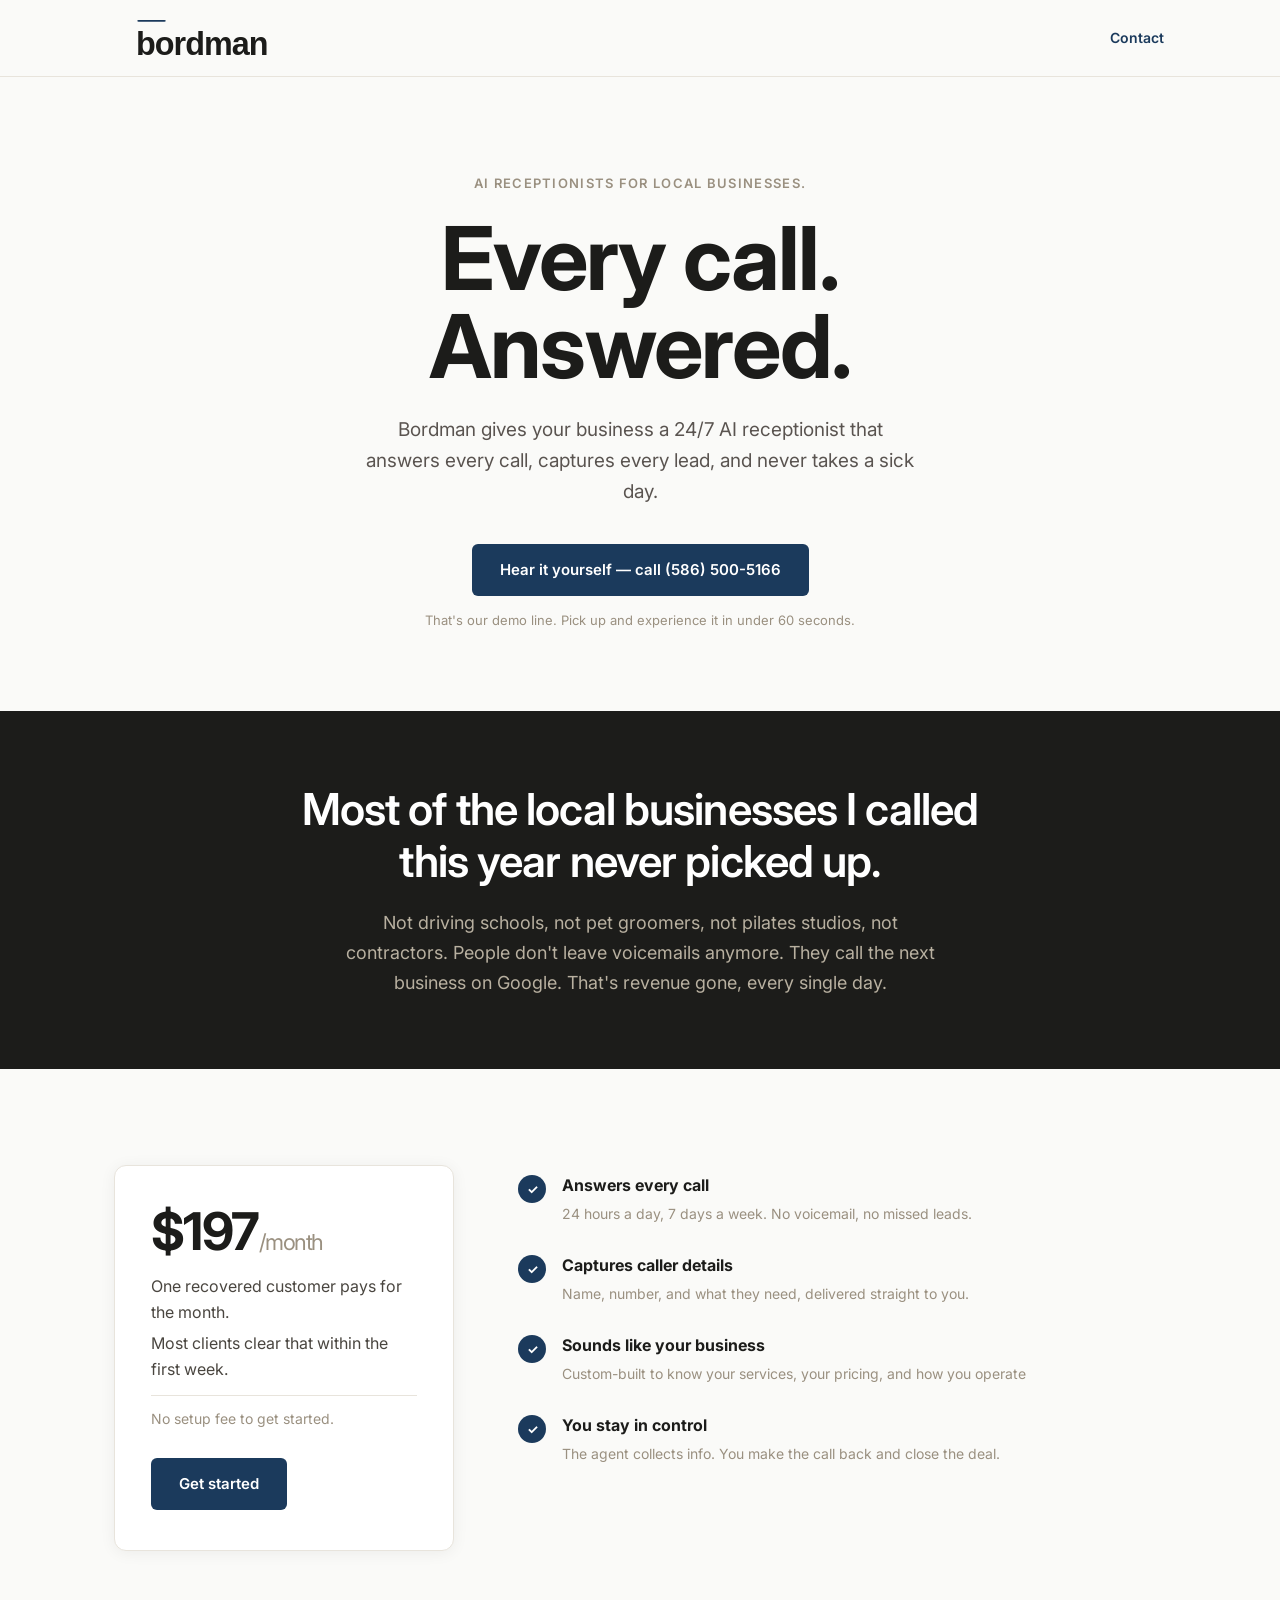
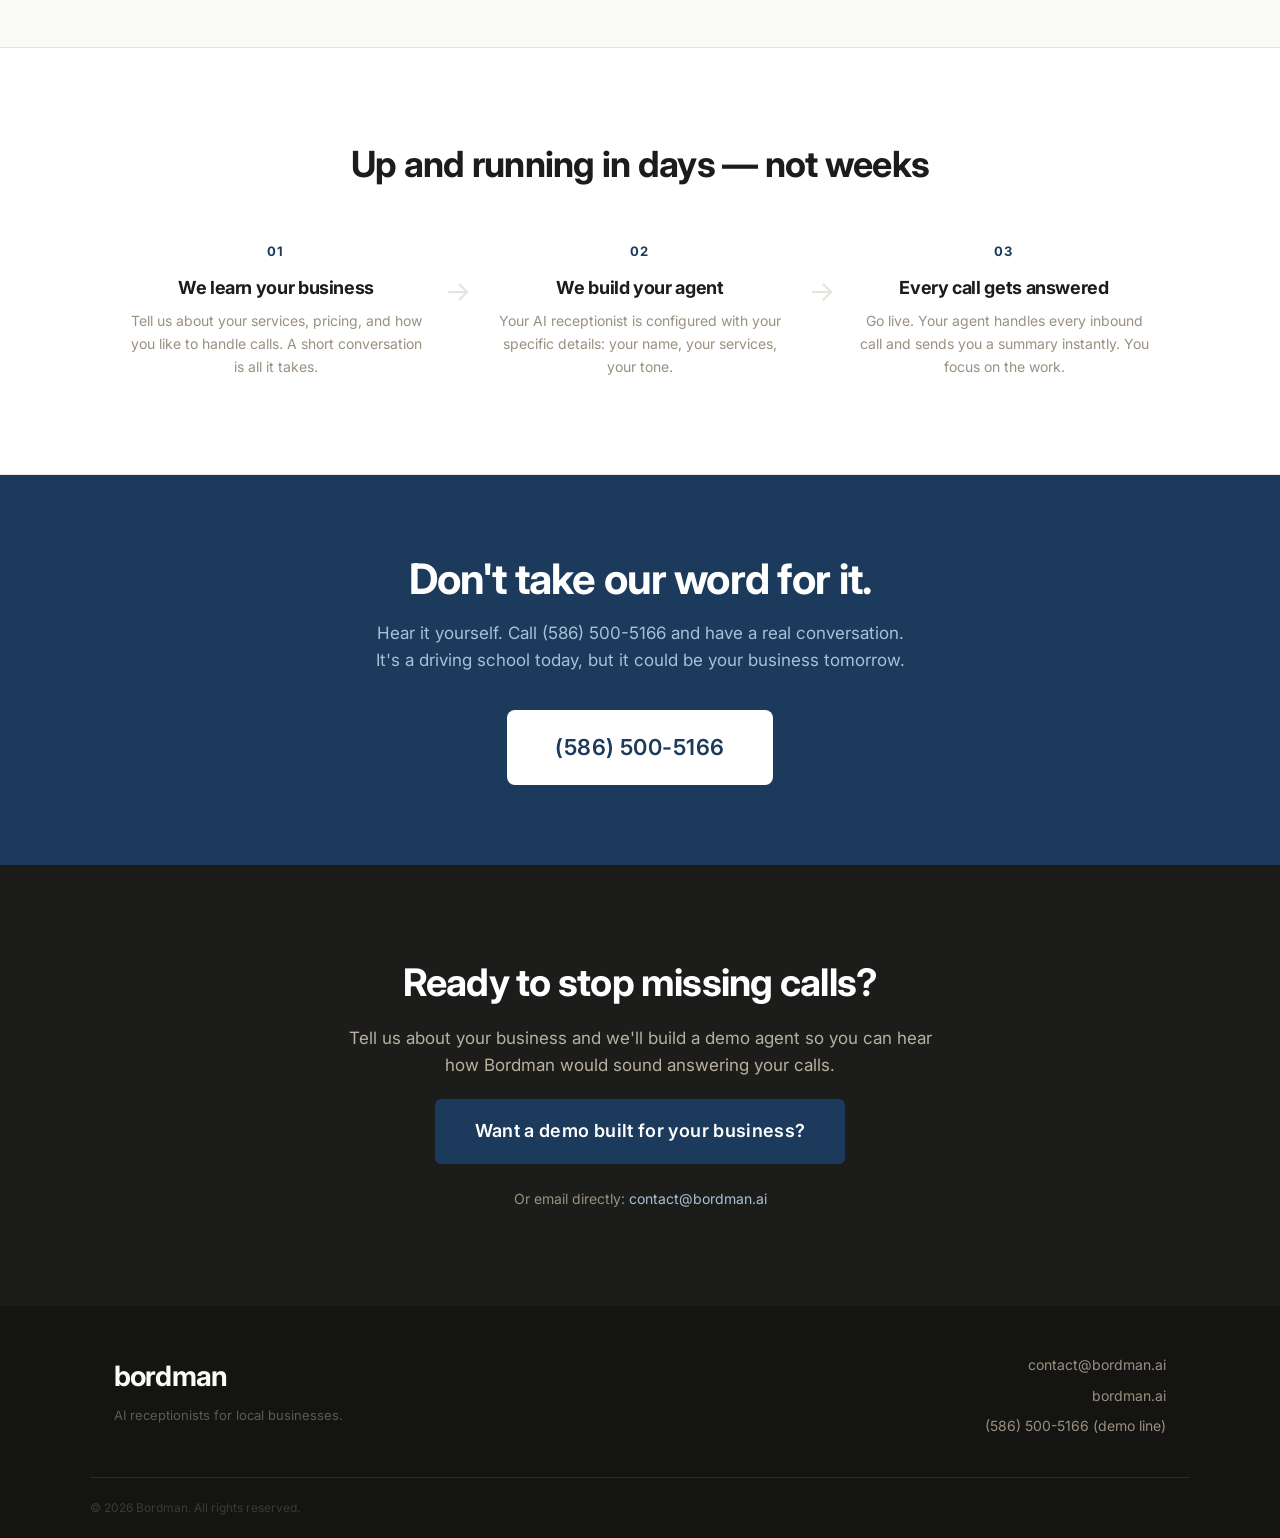
==== commit c8885e65: "Convert top-right Contact nav from button to text link with hover underline Co-Authored-By: Claude S" ====
--- a/index.html
+++ b/index.html
@@ -16,7 +16,7 @@
   <nav class="nav">
     <div class="container nav-inner">
       <a href="/" class="logo-link"><img src="logo-light.svg" alt="Bordman" class="logo-img" /></a>
-      <a href="/contact" class="btn btn-primary">Contact</a>
+      <a href="/contact" class="nav-link">Contact</a>
     </div>
   </nav>
 
--- a/styles.css
+++ b/styles.css
@@ -115,6 +115,33 @@
   padding: 8px 16px;
   border-radius: 5px;
 }
+
+/* Top-right text link with underline-draw on hover */
+.nav-link {
+  position: relative;
+  font-size: 14px;
+  font-weight: 600;
+  color: var(--navy);
+  text-decoration: none;
+  letter-spacing: -0.005em;
+  padding: 4px 2px;
+  transition: color 0.2s ease;
+}
+.nav-link::after {
+  content: "";
+  position: absolute;
+  left: 2px;
+  right: 2px;
+  bottom: 0;
+  height: 1.5px;
+  background: currentColor;
+  transform-origin: left center;
+  transform: scaleX(0);
+  transition: transform 0.25s cubic-bezier(0.4, 0, 0.2, 1);
+}
+.nav-link:hover::after,
+.nav-link:focus-visible::after { transform: scaleX(1); }
+.nav-link:hover { color: var(--dark); }
 
 /* ── Hero ── */
 .hero {
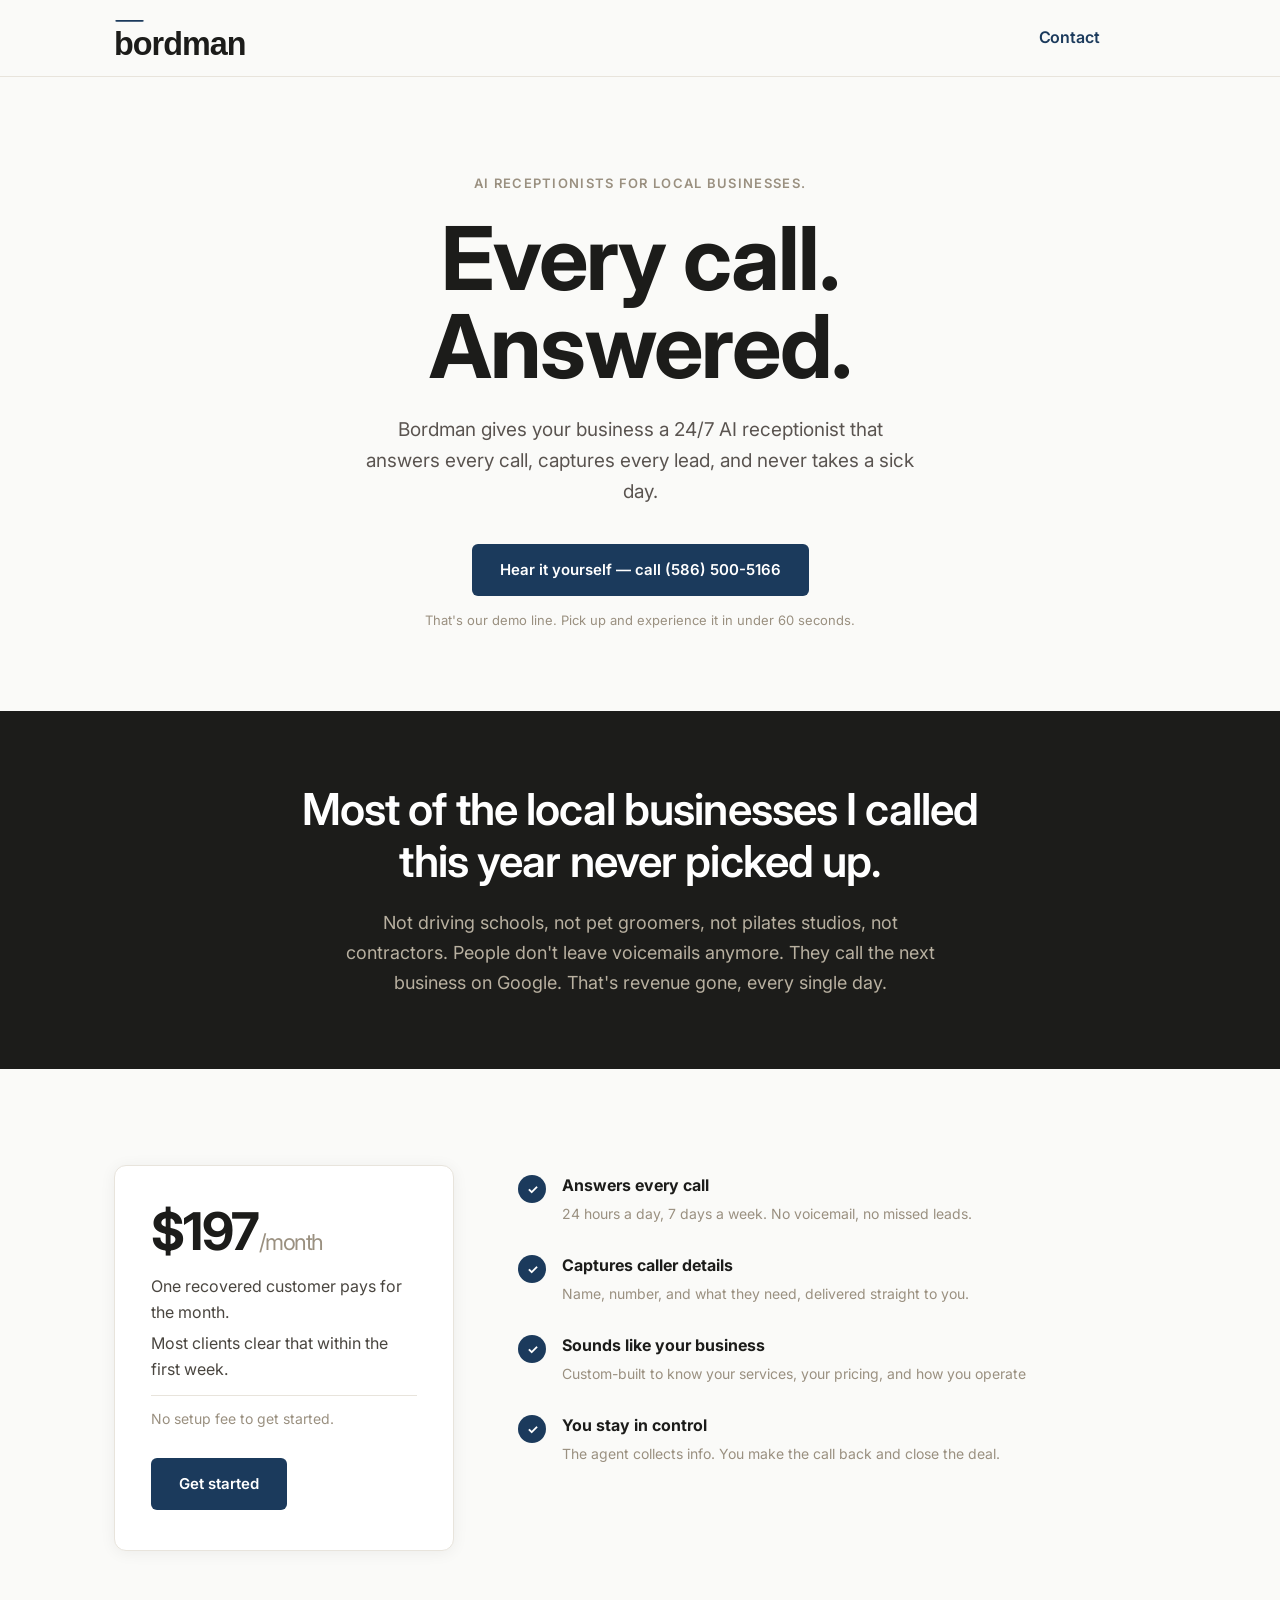
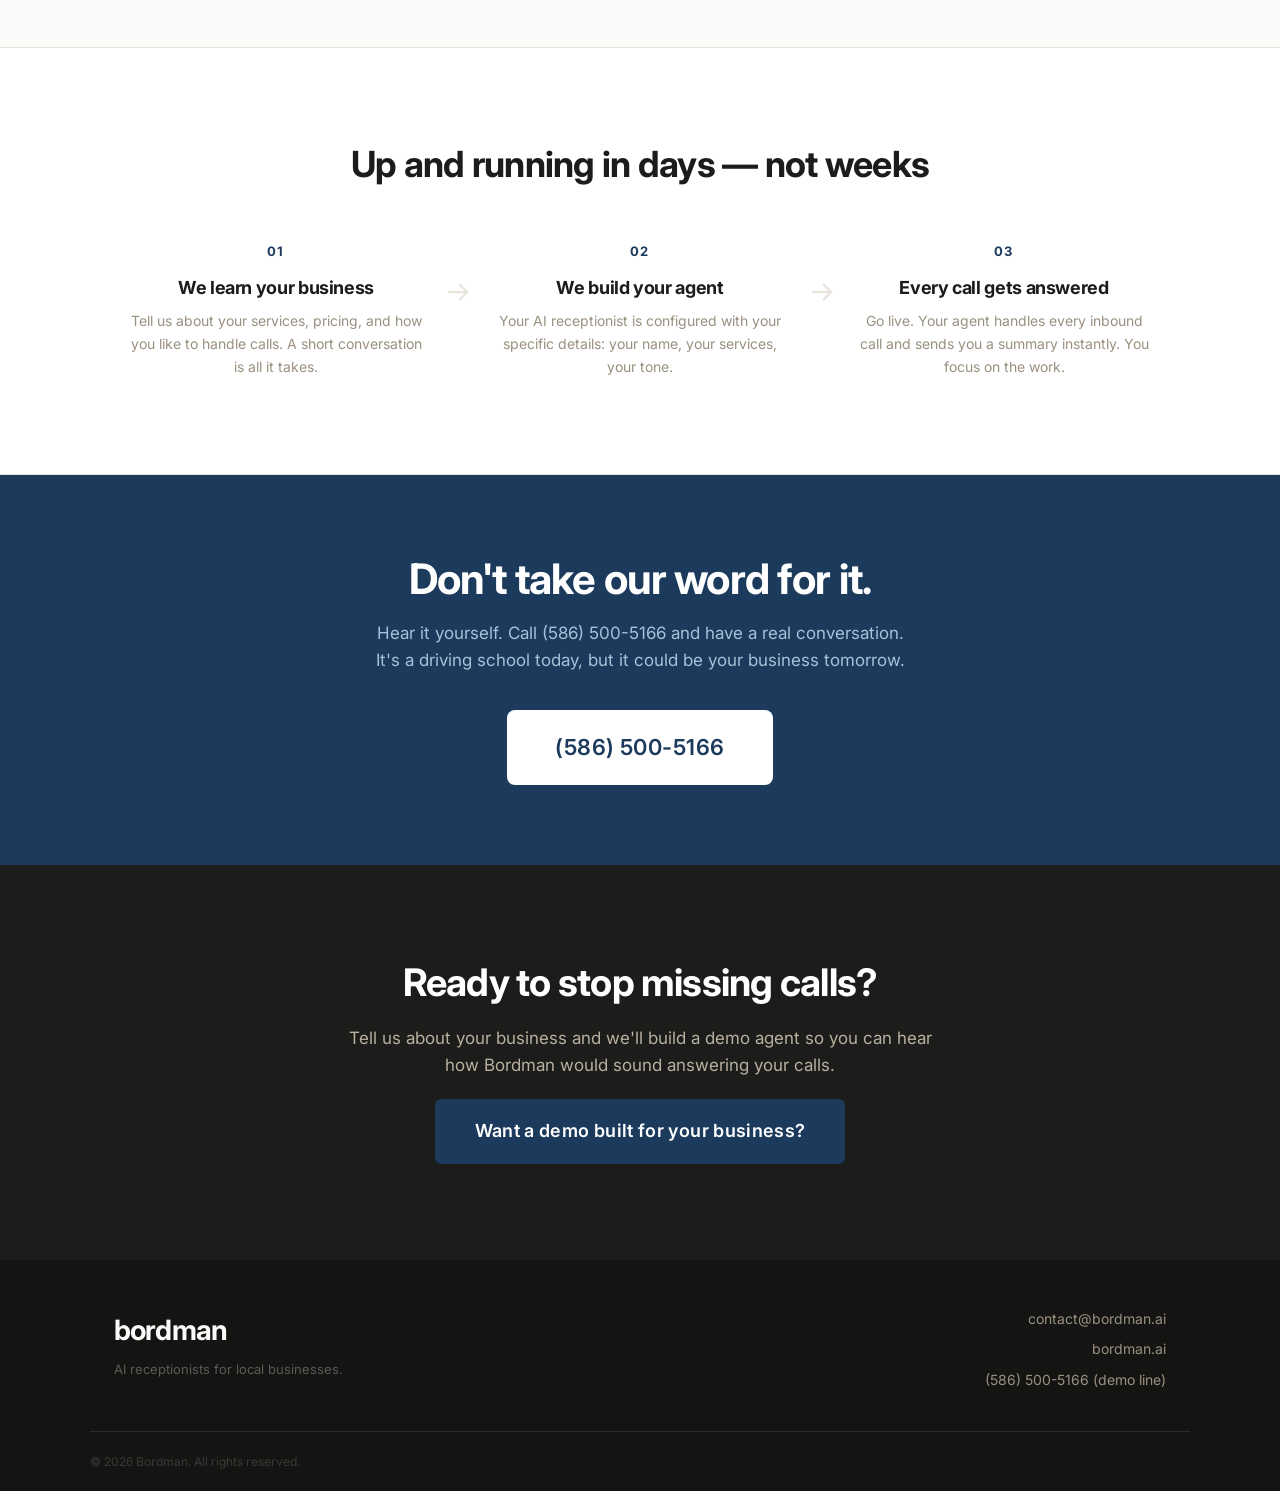
==== commit a631df4b: "Remove direct-email fallback from home page contact CTA Co-Authored-By: Claude Sonnet 4.6 <noreply@a" ====
--- a/index.html
+++ b/index.html
@@ -125,7 +125,6 @@
       <h2>Ready to stop missing calls?</h2>
       <p class="contact-lede">Tell us about your business and we'll build a demo agent so you can hear how Bordman would sound answering your calls.</p>
       <a href="/contact" class="btn btn-primary btn-large">Want a demo built for your business?</a>
-      <p class="contact-email">Or email directly: <a href="mailto:contact@bordman.ai">contact@bordman.ai</a></p>
     </div>
   </section>
 
--- a/styles.css
+++ b/styles.css
@@ -93,6 +93,12 @@
   height: 44px;
   width: auto;
   display: block;
+  /* The SVG has a built-in 34-unit leading offset before the "b" glyph
+     (x="34" on the wordmark text). At height: 44px that bakes in ~22px
+     of empty space inside the img. Pull the img left by that amount so
+     the visible "b" aligns with the footer wordmark and the body
+     container's left edge. */
+  margin-left: -22px;
 }
 .footer-logo {
   height: 36px;
@@ -119,12 +125,17 @@
 /* Top-right text link with underline-draw on hover */
 .nav-link {
   position: relative;
-  font-size: 14px;
+  font-size: 16px;
   font-weight: 600;
   color: var(--navy);
   text-decoration: none;
   letter-spacing: -0.005em;
   padding: 4px 2px;
+  /* Pull inward so its visual center mirrors the logo's visual center
+     (the logo wordmark is ~200px wide; Contact is ~75px — without this
+     offset, Contact's center sits ~65px closer to the viewport edge
+     than the logo's center does). */
+  margin-right: 64px;
   transition: color 0.2s ease;
 }
 .nav-link::after {
@@ -603,5 +614,6 @@
   .form-row { grid-template-columns: 1fr; }
   .nav-cta { display: none; }
   .nav-inner .btn-primary { display: none; }
+  .nav-link { margin-right: 0; font-size: 15px; }
   .demo-cta .btn-primary { font-size: 18px; padding: 16px 32px; }
 }
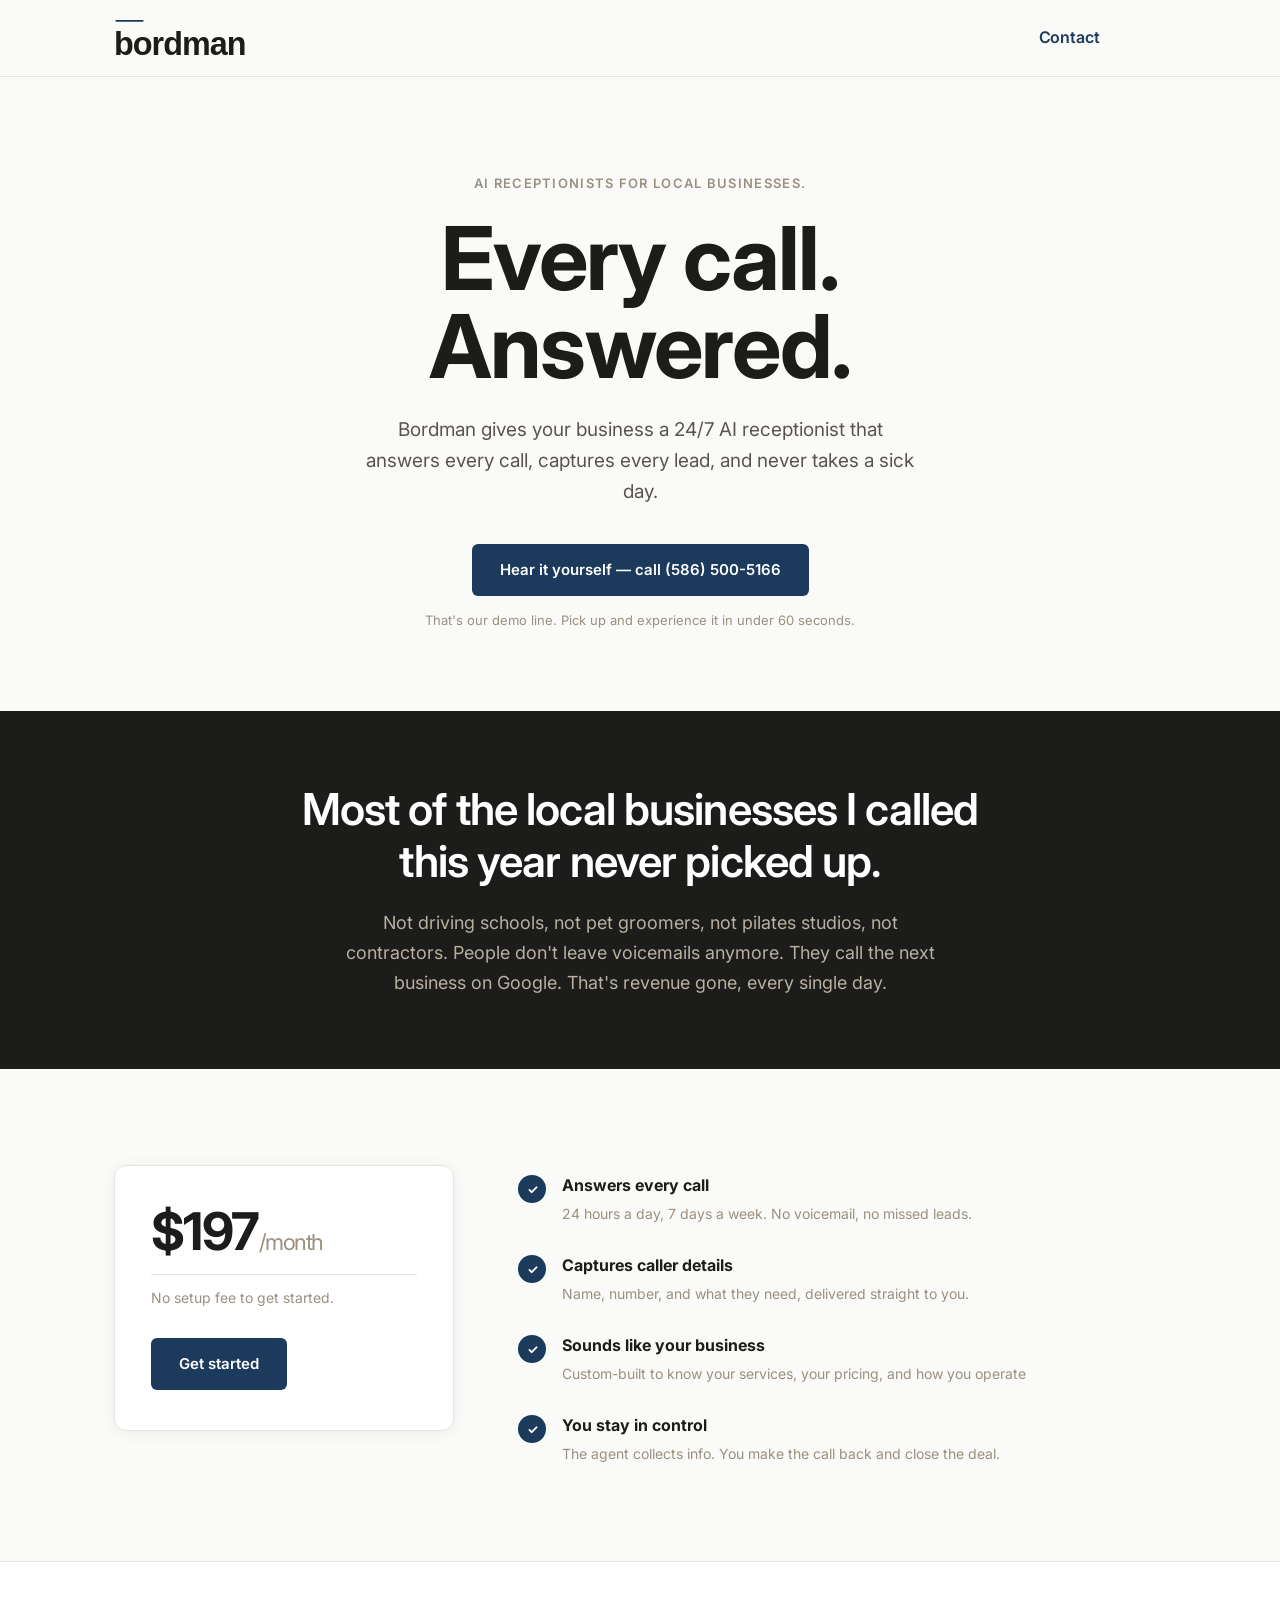
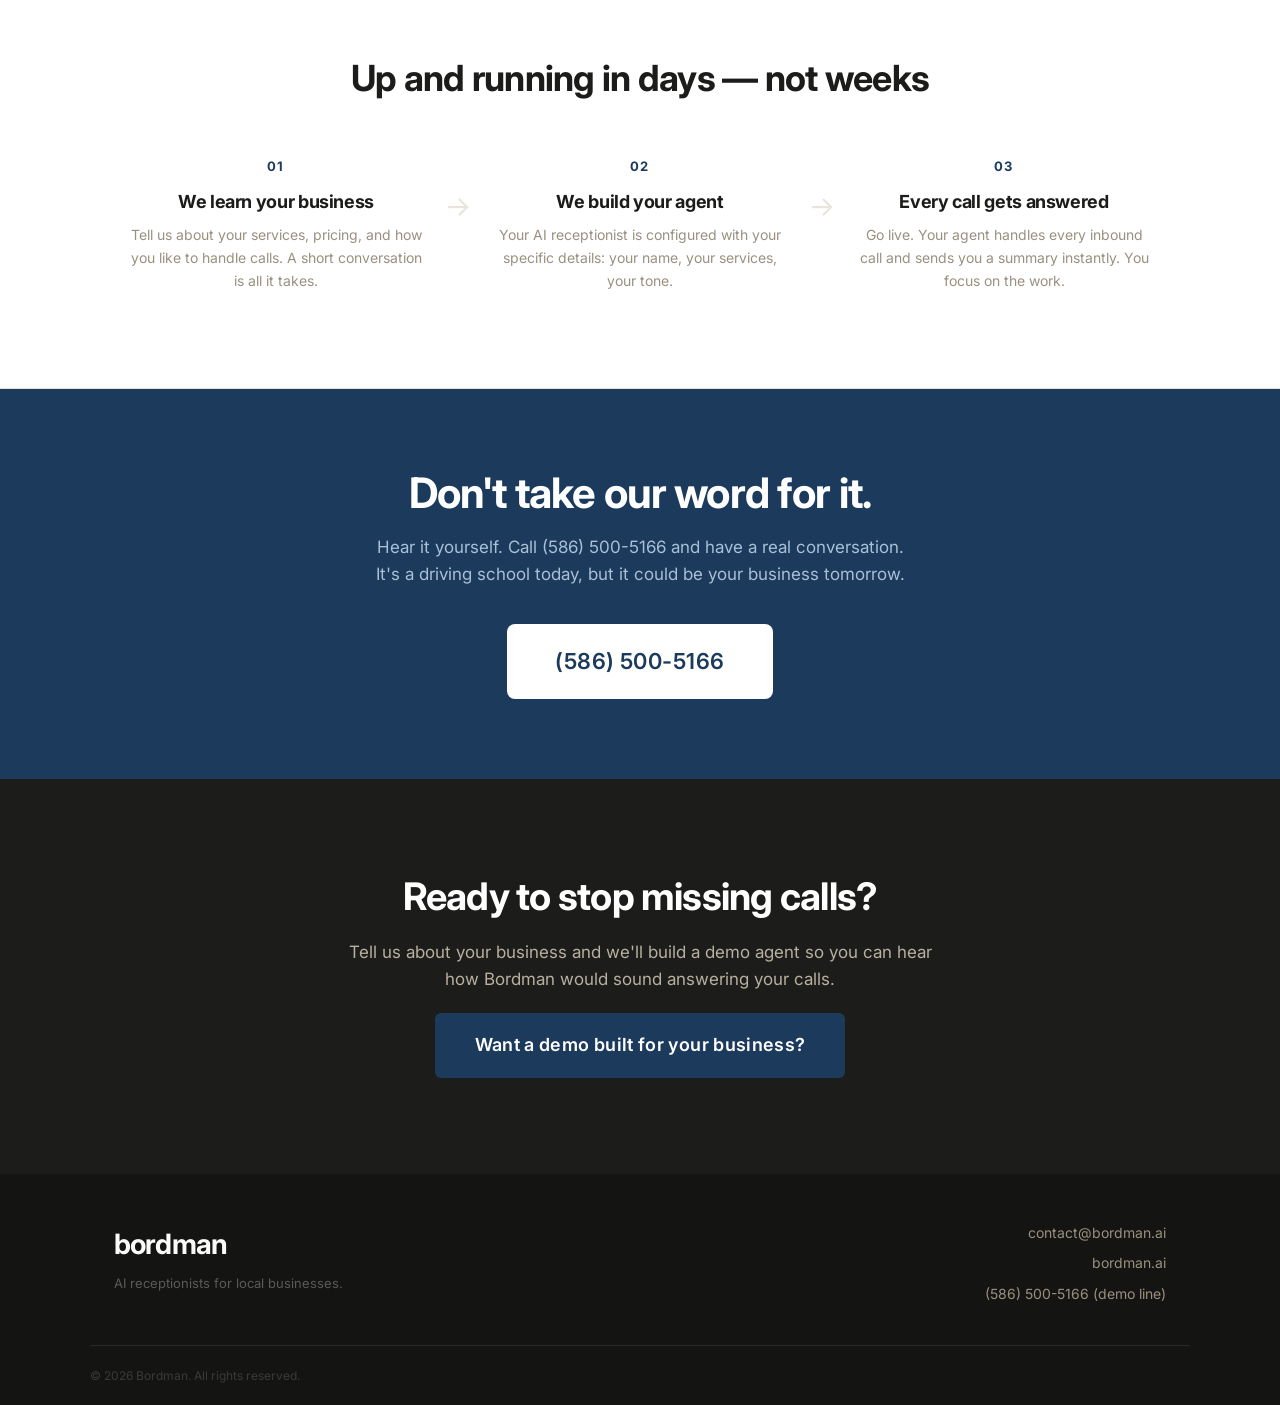
==== commit dec89bfb: "Remove ROI value-prop lines from pricing card Co-Authored-By: Claude Sonnet 4.6 <noreply@anthropic.c" ====
--- a/index.html
+++ b/index.html
@@ -46,8 +46,6 @@
     <div class="container roi-inner">
       <div class="roi-card">
         <div class="roi-price">$197<span>/month</span></div>
-        <p class="roi-line">One recovered customer pays for the month.</p>
-        <p class="roi-line">Most clients clear that within the first week.</p>
         <p class="roi-sub">No setup fee to get started.</p>
         <a href="#contact" class="btn btn-navy">Get started</a>
       </div>
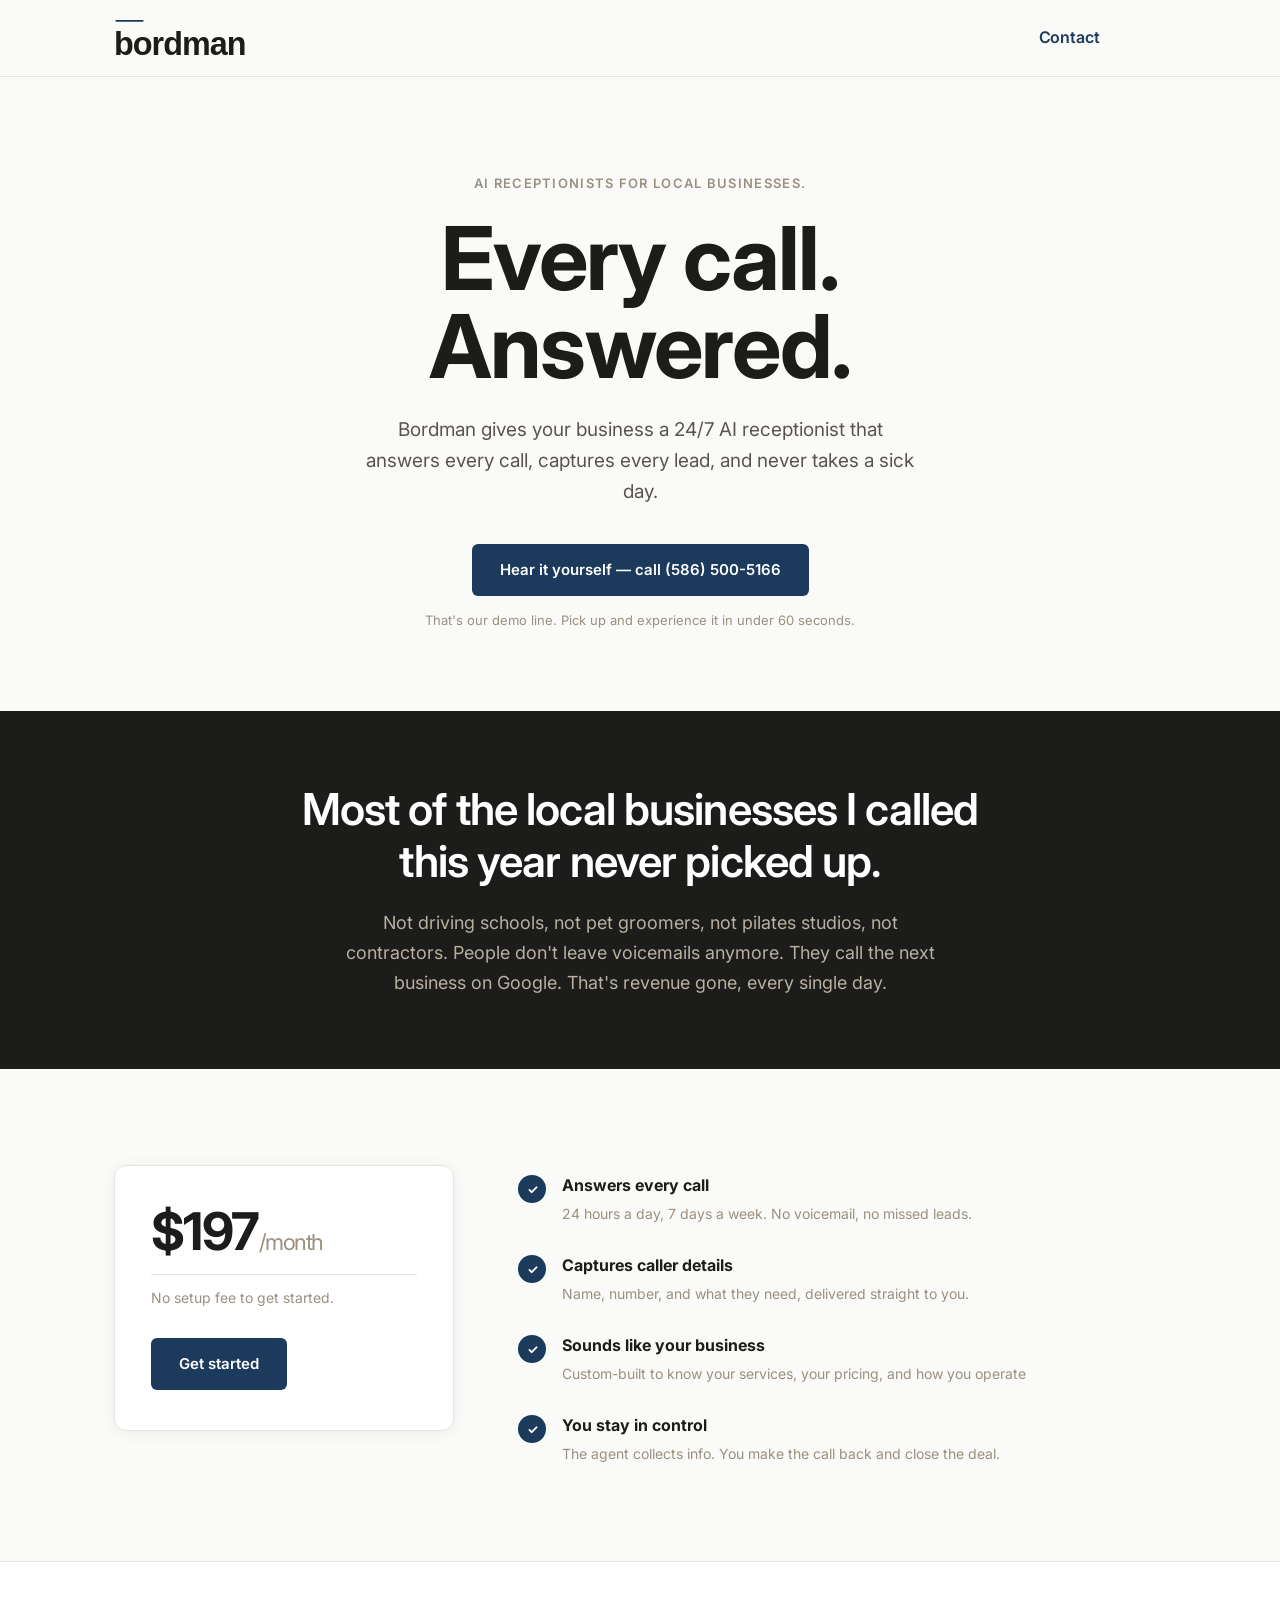
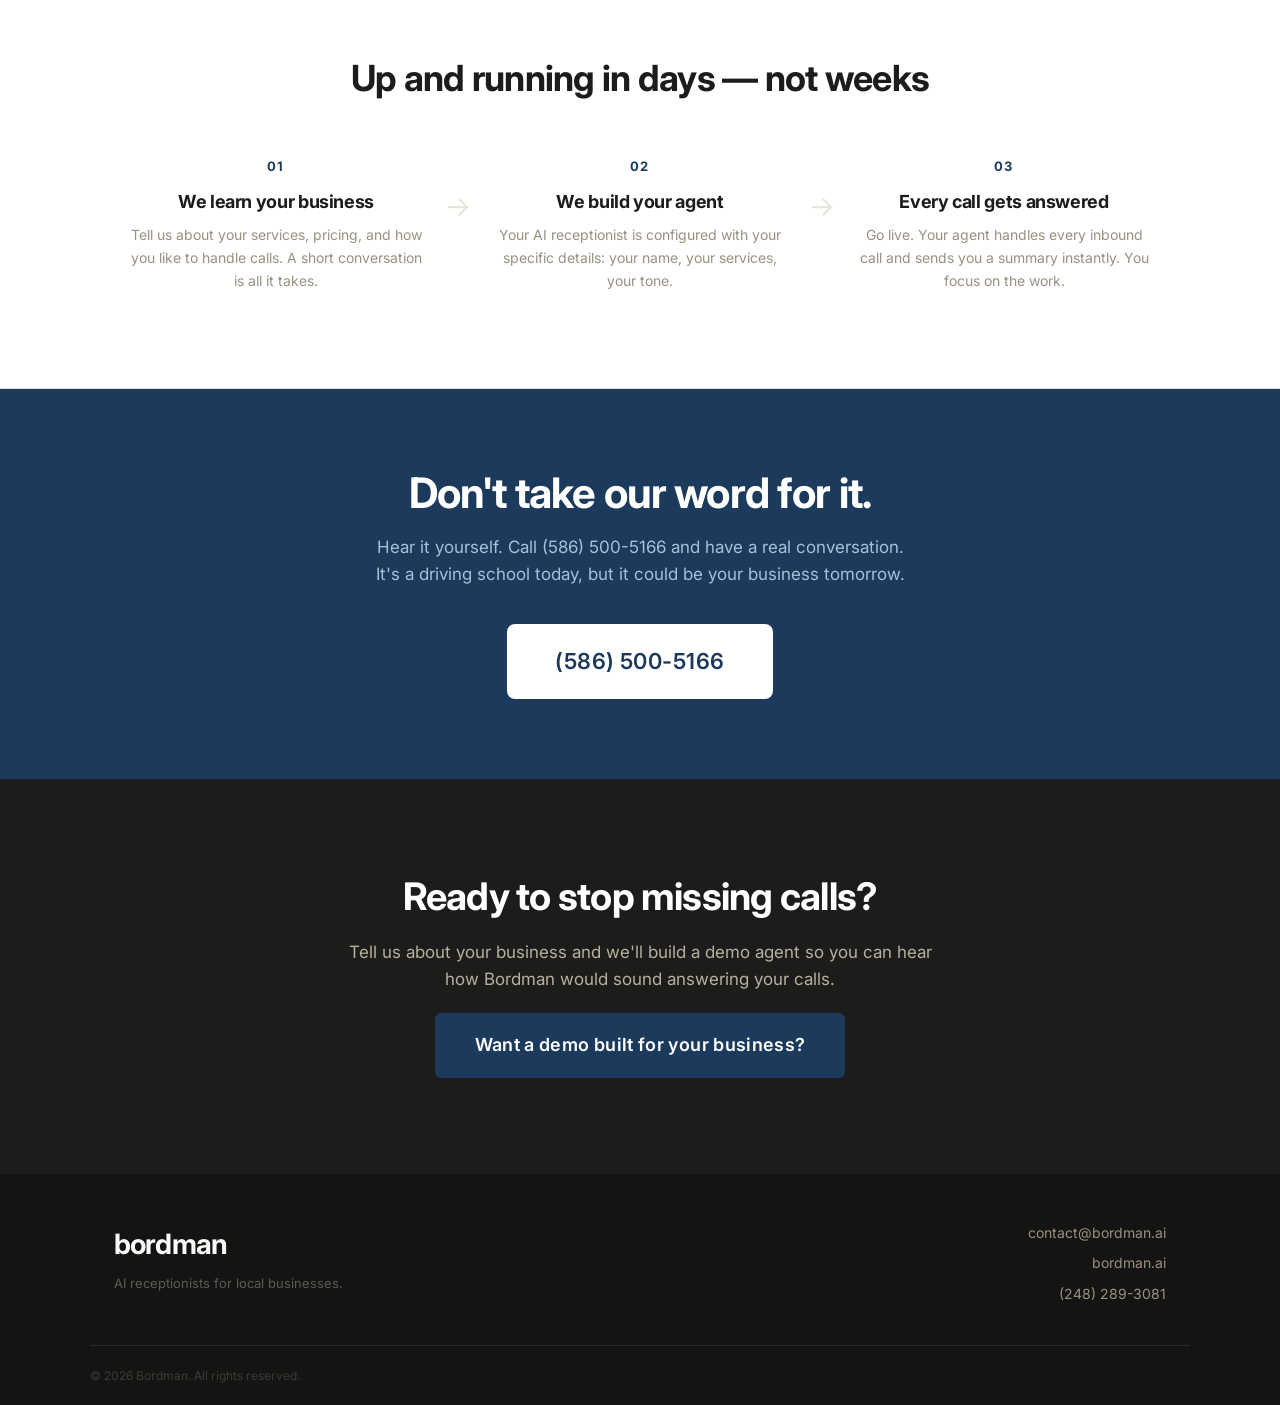
==== commit 73d801f1: "Update footer phone to (248) 289-3081, drop "(demo line)" label Co-Authored-By: Claude Sonnet 4.6 <n" ====
--- a/index.html
+++ b/index.html
@@ -136,7 +136,7 @@
       <div class="footer-links">
         <a href="mailto:contact@bordman.ai">contact@bordman.ai</a>
         <a href="https://bordman.ai">bordman.ai</a>
-        <a href="tel:5865005166">(586) 500-5166 (demo line)</a>
+        <a href="tel:2482893081">(248) 289-3081</a>
       </div>
     </div>
     <div class="container footer-bottom">
